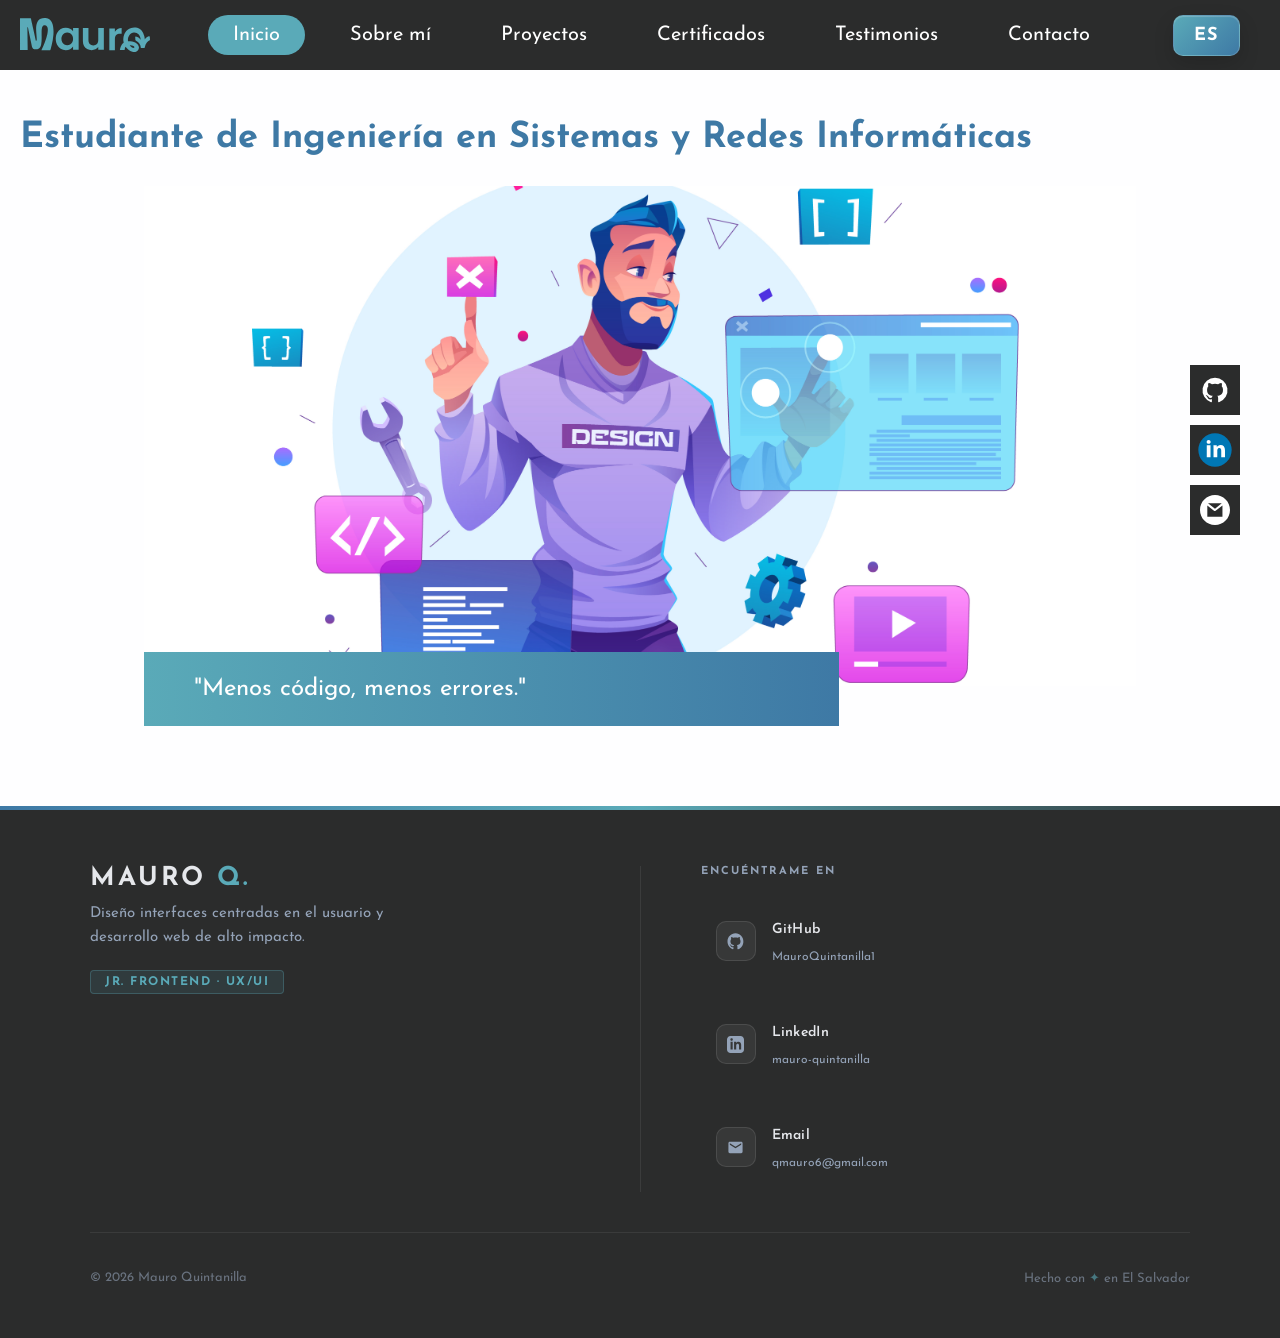
==== Portafolio-mauro/index.html @ b11f8e01 "first commit" ====
<!doctype html>
<html lang="es">
  <head>
    <meta charset="UTF-8" />
    <meta name="viewport" content="width=device-width, initial-scale=1.0" />

    <link
      href="https://fonts.googleapis.com/css2?family=Josefin+Sans:wght@300;400;600;700&display=swap"
      rel="stylesheet"
    />

    <!-- Metadescripción -->
    <meta
      name="description"
      content="Portafolio de Mauro Salvador Quintanilla López, estudiante de Ingeniería en Sistemas"
    />
    <meta name="author" content="Mauro Salvador Quintanilla López" />

    <!-- OG -->
    <meta property="og:title" content="Portafolio" />
    <meta
      property="og:description"
      content="Estudiante de Ingeniería en Sistemas y Redes Informáticas. FrontEnd"
    />
    <meta property="og:type" content="website" />
    <meta property="og:url" content="" />

    <link rel="stylesheet" href="css/nabvar.css" />
    <link rel="stylesheet" href="redes-soc.css" />
    <link rel="stylesheet" href="css/style-inicio.css" />
    <link rel="stylesheet" href="css/style-sobre.css" />
    <link rel="stylesheet" href="css/style-proyectos.css" />
    <link rel="stylesheet" href="css/style-certificados.css" />
    <link rel="stylesheet" href="css/style-testimonios.css" />
    <link rel="stylesheet" href="css/style-contacto.css" />
    <link rel="stylesheet" href="css/footer.css" />

    <title>Portafolio</title>
  </head>

  <body>
    <!-- NAVBAR -->
    <nav class="barra">
      <img src="imagenes/logo/mauro-cyan.svg" class="logo-nav" alt="" />

      <div class="menu">
        <button
          class="activo"
          onclick="mostrarSeccion('inicio')"
          data-es="Inicio"
          data-en="Home"
        ></button>

        <button
          onclick="mostrarSeccion('sobre')"
          data-es="Sobre mí"
          data-en="About me"
        ></button>

        <button
          onclick="mostrarSeccion('proyectos')"
          data-es="Proyectos"
          data-en="Projects"
        ></button>

        <button
          onclick="mostrarSeccion('certificados')"
          data-es="Certificados"
          data-en="Certificates"
        ></button>

        <button
          onclick="mostrarSeccion('testimonios')"
          data-es="Testimonios"
          data-en="Testimonials"
        ></button>

        <button
          onclick="mostrarSeccion('contacto')"
          data-es="Contacto"
          data-en="Contact"
        ></button>
      </div>

      <a class="idioma" id="btnIdioma" aria-label="Cambiar idioma">
        <span class="idioma-texto">ES</span>
      </a>
    </nav>

    <!-- REDES SOCIALES -->
    <div class="redes">
      <a class="icono btn-github" href="https://github.com/MauroQuintanilla1">
        <svg
          fill="#fff"
          width="30px"
          height="30px"
          viewBox="0 0 24 24"
          xmlns="http://www.w3.org/2000/svg"
        >
          <path
            d="M12,2.2467A10.00042,10.00042,0,0,0,8.83752,21.73419c.5.08752.6875-.21247.6875-.475,0-.23749-.01251-1.025-.01251-1.86249C7,19.85919,6.35,18.78423,6.15,18.22173A3.636,3.636,0,0,0,5.125,16.8092c-.35-.1875-.85-.65-.01251-.66248A2.00117,2.00117,0,0,1,6.65,17.17169a2.13742,2.13742,0,0,0,2.91248.825A2.10376,2.10376,0,0,1,10.2,16.65923c-2.225-.25-4.55-1.11254-4.55-4.9375a3.89187,3.89187,0,0,1,1.025-2.6875,3.59373,3.59373,0,0,1,.1-2.65s.83747-.26251,2.75,1.025a9.42747,9.42747,0,0,1,5,0c1.91248-1.3,2.75-1.025,2.75-1.025a3.59323,3.59323,0,0,1,.1,2.65,3.869,3.869,0,0,1,1.025,2.6875c0,3.83747-2.33752,4.6875-4.5625,4.9375a2.36814,2.36814,0,0,1,.675,1.85c0,1.33752-.01251,2.41248-.01251,2.75,0,.26251.1875.575.6875.475A10.0053,10.0053,0,0,0,12,2.2467Z"
          />
        </svg>
      </a>

      <a
        class="icono btn-linkedin"
        href="https://www.linkedin.com/in/mauro-quintanilla-9723693b4/"
      >
        <svg
          width="40px"
          height="40px"
          viewBox="0 0 48 48"
          fill="none"
          xmlns="http://www.w3.org/2000/svg"
        >
          <circle cx="24" cy="24" r="20" fill="#0077B5" />
          <path
            fill-rule="evenodd"
            clip-rule="evenodd"
            d="M18.7747 14.2839C18.7747 15.529 17.8267 16.5366 16.3442 16.5366C14.9194 16.5366 13.9713 15.529 14.0007 14.2839C13.9713 12.9783 14.9193 12 16.3726 12C17.8267 12 18.7463 12.9783 18.7747 14.2839ZM14.1199 32.8191V18.3162H18.6271V32.8181H14.1199V32.8191Z"
            fill="white"
          />
          <path
            fill-rule="evenodd"
            clip-rule="evenodd"
            d="M22.2393 22.9446C22.2393 21.1357 22.1797 19.5935 22.1201 18.3182H26.0351L26.2432 20.305H26.3322C26.9254 19.3854 28.4079 17.9927 30.8101 17.9927C33.7752 17.9927 35.9995 19.9502 35.9995 24.219V32.821H31.4922V24.7838C31.4922 22.9144 30.8404 21.6399 29.2093 21.6399C27.9633 21.6399 27.2224 22.4999 26.9263 23.3297C26.8071 23.6268 26.7484 24.0412 26.7484 24.4574V32.821H22.2411V22.9446H22.2393Z"
            fill="white"
          />
        </svg>
      </a>

      <a
        class="icono btn-gmail"
        href="https://mail.google.com/mail/?view=cm&fs=1&to=qmauro6@gmail.com"
      >
        <svg
          fill="#fff"
          width="30px"
          height="30px"
          viewBox="0 0 216 216"
          xmlns="http://www.w3.org/2000/svg"
        >
          <path
            d="M108,0C48.353,0,0,48.353,0,108s48.353,108,108,108s108-48.353,108-108S167.647,0,108,0z M156.657,60L107.96,98.498 L57.679,60H156.657z M161.667,156h-109V76.259l50.244,38.11c1.347,1.03,3.34,1.545,4.947,1.545c1.645,0,3.073-0.54,4.435-1.616 l49.374-39.276V156z"
            fill="#fff"
          />
        </svg>
      </a>
    </div>

    <!-- ==================== INICIO ==================== -->
    <section id="inicio" class="seccion visible seccion-inicio">
      <h1
        class="titulo"
        data-es="Estudiante de Ingeniería en Sistemas y Redes Informáticas"
        data-en="Student of Computer Systems and Networks Engineering"
      ></h1>

      <div class="contenedor-imagen">
        <div class="img-portada">
          <img
            src="imagenes/img-pc.jpg"
            class="imagen-principal img-1"
            alt="Desarrollo web"
          />
          <img
            src="imagenes/img-design.jpg"
            class="imagen-principal img-2"
            alt="Diseño UX/UI"
          />
        </div>

        <div
          class="slogan"
          data-es='<span>"</span>Menos código, menos errores.<span>"</span>'
          data-en='<span>"</span>Less code, fewer errors.<span>"</span>'
        ></div>
      </div>
    </section>

    <!-- ==================== SOBRE MI ==================== -->
    <section id="sobre" class="seccion seccion-sobre">
      <br />
      <h2 class="titulo-seccion" data-es="SOBRE MÍ" data-en="ABOUT ME"></h2>

      <div class="contenedor-sobre">
        <div class="info">
          <div class="infor-sobremi">
            <div class="etiqueta">Jr. FrontEnd</div>
            <h3 class="nombre">MAURO SALVADOR QUINTANILLA LÓPEZ</h3>
            <p
              class="descripcion"
              data-es="Estudiante de Ingeniería en Sistemas con un fuerte enfoque en el Diseño de Experiencia de Usuario (UX). Mi experiencia como cajero me permitió desarrollar una observación aguda sobre las frustraciones reales de los usuarios y la eficiencia en procesos transaccionales. Combino el rigor técnico de la ingeniería con la capacidad de crear interfaces intuitivas y centradas en el ser humano."
              data-en="Systems Engineering student with a strong focus on User Experience (UX) Design. My experience as a cashier allowed me to develop keen observation of real user frustrations and efficiency in transactional processes. I combine the technical rigor of engineering with the ability to create intuitive, human-centered interfaces."
            ></p>
            <span
              style="color: #3e79a5; font-size: 1.2rem; font-weight: bold"
              data-es="Intereses profesionales"
              data-en="Professional interests"
            ></span>
            <p
              class="descripcion"
              data-es="Me apasiona crear interfaces funcionales y centradas en el usuario. <br> Mi trayectoria me ha aportado una sólida atención al detalle y capacidad de resolución de problemas. Cuento con disponibilidad inmediata para aportar mis habilidades técnicas y organizativas al crecimiento de la empresa."
              data-en="I am passionate about creating functional, user-centered interfaces. <br> My career has given me a strong attention to detail and problem-solving skills. I am available immediately to contribute my technical and organizational skills to the company's growth."
            ></p>
          </div>
        </div>

        <div class="perfil">
          <div class="perfil-foto">
            <div class="foto"></div>
            <a
              class="descargarCV"
              href="cv/CV-Mauro-Salvador-UX-UI-Frontend.pdf"
              download
            >
              <div class="liquid-bg"></div>
              <span
                class="textButton"
                data-es="Descargar CV"
                data-en="Download CV"
              ></span>
              <div class="icon-wrapper">
                <svg viewBox="0 0 24 24">
                  <path
                    d="M12 3v12m0 0l-4-4m4 4l4-4M5 21h14"
                    stroke-width="2"
                    stroke-linecap="round"
                    stroke-linejoin="round"
                  />
                </svg>
              </div>
            </a>
            <div class="bg-azul"></div>
          </div>
        </div>
      </div>

      <div class="habilidades-tecnicas">
        <div class="habilidades-bloque bloque-azul bloque-superior">
          <h2
            class="habilidades-titulo"
            data-es="HABILIDADES TÉCNICAS"
            data-en="TECHNICAL SKILLS"
          ></h2>
          <span class="habilidades-linea"></span>
          <div class="grupo-habilidad">
            <h3>Diseño UX/UI</h3>
            <div class="chips-habilidades">
              <span
                class="chip-habilidad"
                data-es="Prototipado"
                data-en="Prototyping"
              ></span>
              <span class="chip-habilidad">User Flows</span>
              <span class="chip-habilidad">Wireframing</span>
              <span
                class="chip-habilidad chip-ancho"
                data-es="Diseño de Sistemas"
                data-en="Systems Design"
              ></span>
            </div>
          </div>
        </div>

        <div class="habilidades-bloque bloque-celeste">
          <div class="grupo-habilidad">
            <h3 data-es="Investigación" data-en="Investigation"></h3>
            <div class="chips-habilidades">
              <span
                class="chip-habilidad"
                data-es="Pruebas de usabilidad"
                data-en="Usability testing"
              ></span>
              <span
                class="chip-habilidad chip-xl"
                data-es="Análisis de necesidades de usuario"
                data-en="User needs analysis"
              ></span>
            </div>
          </div>
        </div>

        <div class="habilidades-bloque bloque-negro">
          <div class="grupo-habilidad">
            <h3 data-es="Herramientas" data-en="Tools"></h3>
            <div class="chips-habilidades">
              <span class="chip-habilidad">Figma</span>
              <span class="chip-habilidad">Adobe suite</span>
              <span class="chip-habilidad chip-ancho-mediano"
                >Android Studio</span
              >
            </div>
          </div>
        </div>

        <div class="habilidades-bloque bloque-azul bloque-inferior">
          <div class="grupo-habilidad">
            <h3 data-es="Desarrollo" data-en="Development"></h3>
            <div class="chips-habilidades">
              <span
                class="chip-habilidad chip-xxl"
                data-es="Conocimiento en FrontEnd (HTML/CSS) para integración de interfaces"
                data-en="Knowledge of FrontEnd (HTML/CSS) for interface integration"
              >
              </span>
            </div>
          </div>
        </div>
      </div>
    </section>

    <!-- ==================== PROYECTOS ==================== -->
    <section id="proyectos" class="seccion seccion-proyectos">
      <h2 class="titulo-seccion" data-es="PROYECTOS" data-en="PROJECTS"></h2>

      <div class="proyectos-grid">
        <a
          href="proyectos/Cubfinder/cubfinder.html"
          onclick="guardarSeccion('proyectos')"
          class="card-proyecto"
        >
          <img src="proyectos/Cubfinder/image1.png" alt="Proyecto Cubfinder" />
          <div class="info">
            <h3 data-es="Cubfinder" data-en="Cubfinder">Cubfinder</h3>
            <p data-es="QA, Front-End" data-en="QA, Front-End">QA, Front-End</p>
          </div>
        </a>

        <a
          href="proyectos/consolexpress/console.html"
          onclick="guardarSeccion('proyectos')"
          class="card-proyecto"
        >
          <img
            src="proyectos/consolexpress/img1.png"
            alt="Proyecto ConsoleXpress"
          />
          <div class="info">
            <h3 data-es="ConsoleXpress" data-en="ConsoleXpress">
              ConsoleXpress
            </h3>
            <p data-es="Front-End" data-en="Front-End">Front-End</p>
          </div>
        </a>

        <a
          href="proyectos/sistema-inscripcion/sistema-inscripcion.html"
          onclick="guardarSeccion('proyectos')"
          class="card-proyecto"
        >
          <img src="img/proyecto3.jpg" alt="Sistema de inscripción" />
          <div class="info">
            <h3 data-es="Sistema de inscripción" data-en="Enrollment System">
              Sistema de inscripción
            </h3>
            <p data-es="Front-End" data-en="Front-End">Front-End</p>
          </div>
        </a>
      </div>
    </section>

    <!-- ==================== CERTIFICADOS ==================== -->
    <section id="certificados" class="seccion seccion-certificados">
      <h2
        class="titulo-seccion"
        data-es="CERTIFICADOS"
        data-en="CERTIFICATES"
      ></h2>

      <div class="certificados-grid">
        <!-- Certificado 1 -->
        <div class="card-certificado">
          <div class="cert-header">
            <div class="cert-icon">
              <svg viewBox="0 0 24 24" xmlns="http://www.w3.org/2000/svg">
                <path
                  d="M9.4 16.6L4.8 12l4.6-4.6L8 6l-6 6 6 6 1.4-1.4zm5.2 0l4.6-4.6-4.6-4.6L16 6l6 6-6 6-1.4-1.4z"
                />
              </svg>
            </div>
            <div>
              <p class="cert-emisor">UGB</p>
              <h3
                class="cert-nombre"
                data-es="Diploma 3er lugar Programación"
                data-en="Responsive Web Design"
              ></h3>
            </div>
          </div>

          <div class="cert-preview">
            <img
              src="imagenes/certificados/diploma-tercer-lugar-automatizacion-y-robotica-progra3.webp"
              alt="Vista previa del certificado"
            />
          </div>

          <div class="cert-body">
            <span
              class="cert-fecha"
              data-es="Marzo 2024"
              data-en="March 2024"
            ></span>
            <p
              class="cert-descripcion"
              data-es="Certificación en HTML5, CSS3 y técnicas de diseño responsivo con flexbox y grid."
              data-en="Certification in HTML5, CSS3, and responsive design techniques using flexbox and grid."
            ></p>
            <div class="cert-tags">
              <span class="cert-tag">Programación</span>
              <span class="cert-tag">HTML</span>
              <span class="cert-tag">CSS</span>
            </div>
            <a
              href="imagenes/certificados/DIPLOMA FINAL-36.pdf"
              class="cert-link"
            >
              <span data-es="Ver certificado" data-en="View certificate"></span>
              <svg viewBox="0 0 24 24">
                <path
                  d="M10 6v2H5v11h11v-5h2v7H3V6h7zm7-3v8l-3-3-7 7-1.41-1.41L13 6.41 10 3.41z"
                />
              </svg>
            </a>
          </div>
        </div>

        <!-- Certificado 2 -->
        <div class="card-certificado">
          <div class="cert-header">
            <div class="cert-icon">
              <svg viewBox="0 0 24 24" xmlns="http://www.w3.org/2000/svg">
                <path
                  d="M19 3H5c-1.1 0-2 .9-2 2v14c0 1.1.9 2 2 2h14c1.1 0 2-.9 2-2V5c0-1.1-.9-2-2-2zm-7 14l-5-5 1.41-1.41L12 14.17l7.59-7.59L21 8l-9 9z"
                />
              </svg>
            </div>
            <div>
              <p class="cert-emisor">FLISOL</p>
              <h3
                class="cert-nombre"
                data-es="Staff Organizador 22° FLISOL"
                data-en="Introduction to Android Studio"
              ></h3>
            </div>
          </div>
          <div class="cert-preview">
            <img
              src="imagenes/certificados/DIPLOMA-FINAL-Mauro.jpg"
              alt="Vista previa del certificado"
            />
          </div>

          <div class="cert-body">
            <span
              class="cert-fecha"
              data-es="Junio 2024"
              data-en="June 2024"
            ></span>
            <p
              class="cert-descripcion"
              data-es="Fundamentos del desarrollo de aplicaciones móviles Android: layouts, navegación y componentes básicos."
              data-en="Foundations of Android mobile application development: layouts, navigation, and basic components."
            ></p>
            <div class="cert-tags">
              <span class="cert-tag">Android</span>
              <span class="cert-tag">Kotlin</span>
              <span class="cert-tag">Mobile</span>
            </div>
            <a href="#" class="cert-link">
              <span data-es="Ver certificado" data-en="View certificate"></span>
              <svg viewBox="0 0 24 24">
                <path
                  d="M10 6v2H5v11h11v-5h2v7H3V6h7zm7-3v8l-3-3-7 7-1.41-1.41L13 6.41 10 3.41z"
                />
              </svg>
            </a>
          </div>
        </div>

        <!-- Certificado 3 -->
        <div class="card-certificado">
          <div class="cert-header">
            <div class="cert-icon">
              <svg viewBox="0 0 24 24" xmlns="http://www.w3.org/2000/svg">
                <path
                  d="M12 2l3.09 6.26L22 9.27l-5 4.87 1.18 6.88L12 17.77l-6.18 3.25L7 14.14 2 9.27l6.91-1.01L12 2z"
                />
              </svg>
            </div>
            <div>
              <p class="cert-emisor">Adobe</p>
              <h3
                class="cert-nombre"
                data-es="Adobe XD — Diseño de Interfaces"
                data-en="Adobe XD — Interface Design"
              ></h3>
            </div>
          </div>
          <div class="cert-preview">
            <img
              src="imagenes/certificados/certificado-ux.webp"
              alt="Vista previa del certificado"
            />
          </div>

          <div class="cert-body">
            <span
              class="cert-fecha"
              data-es="Septiembre 2024"
              data-en="September 2024"
            ></span>
            <p
              class="cert-descripcion"
              data-es="Creación de prototipos interactivos y sistemas de diseño utilizando Adobe XD y herramientas de la suite."
              data-en="Creating interactive prototypes and design systems using Adobe XD and suite tools."
            ></p>
            <div class="cert-tags">
              <span class="cert-tag">Adobe XD</span>
              <span class="cert-tag">Prototyping</span>
              <span class="cert-tag">UI</span>
            </div>
            <a href="#" class="cert-link">
              <span data-es="Ver certificado" data-en="View certificate"></span>
              <svg viewBox="0 0 24 24">
                <path
                  d="M10 6v2H5v11h11v-5h2v7H3V6h7zm7-3v8l-3-3-7 7-1.41-1.41L13 6.41 10 3.41z"
                />
              </svg>
            </a>
          </div>
        </div>
      </div>
    </section>

    <!-- ==================== TESTIMONIOS ==================== -->
    <section id="testimonios" class="seccion seccion-testimonios">
      <h2
        class="titulo-seccion"
        data-es="TESTIMONIOS"
        data-en="TESTIMONIALS"
      ></h2>
      <p
        class="testimonios-intro"
        data-es="Lo que dicen quienes han trabajado conmigo."
        data-en="What those who have worked with me say."
      ></p>

      <div class="testimonios-grid">
        <!-- Testimonio 1 -->
        <div class="card-testimonio">
          <div class="testimonio-estrellas">
            <svg class="estrella" viewBox="0 0 24 24">
              <path
                d="M12 2l3.09 6.26L22 9.27l-5 4.87 1.18 6.88L12 17.77l-6.18 3.25L7 14.14 2 9.27l6.91-1.01L12 2z"
              />
            </svg>
            <svg class="estrella" viewBox="0 0 24 24">
              <path
                d="M12 2l3.09 6.26L22 9.27l-5 4.87 1.18 6.88L12 17.77l-6.18 3.25L7 14.14 2 9.27l6.91-1.01L12 2z"
              />
            </svg>
            <svg class="estrella" viewBox="0 0 24 24">
              <path
                d="M12 2l3.09 6.26L22 9.27l-5 4.87 1.18 6.88L12 17.77l-6.18 3.25L7 14.14 2 9.27l6.91-1.01L12 2z"
              />
            </svg>
            <svg class="estrella" viewBox="0 0 24 24">
              <path
                d="M12 2l3.09 6.26L22 9.27l-5 4.87 1.18 6.88L12 17.77l-6.18 3.25L7 14.14 2 9.27l6.91-1.01L12 2z"
              />
            </svg>
            <svg class="estrella" viewBox="0 0 24 24">
              <path
                d="M12 2l3.09 6.26L22 9.27l-5 4.87 1.18 6.88L12 17.77l-6.18 3.25L7 14.14 2 9.27l6.91-1.01L12 2z"
              />
            </svg>
          </div>
          <p
            class="testimonio-texto"
            data-es="Mauro tiene una capacidad notable para entender las necesidades del usuario desde el primer momento. Sus prototipos siempre están bien pensados y son fáciles de iterar. Es responsable, puntual y muy proactivo en sus propuestas."
            data-en="Mauro has a remarkable ability to understand user needs from the very start. His prototypes are always well thought out and easy to iterate on. He is responsible, punctual, and very proactive with his proposals."
          ></p>
          <div class="testimonio-autor">
            <div class="autor-avatar">CR</div>
            <div>
              <p class="autor-nombre">Carlos R.</p>
              <p
                class="autor-rol"
                data-es="Docente universitario · UX/UI"
                data-en="University lecturer · UX/UI"
              ></p>
            </div>
          </div>
        </div>

        <!-- Testimonio 2 -->
        <div class="card-testimonio">
          <div class="testimonio-estrellas">
            <svg class="estrella" viewBox="0 0 24 24">
              <path
                d="M12 2l3.09 6.26L22 9.27l-5 4.87 1.18 6.88L12 17.77l-6.18 3.25L7 14.14 2 9.27l6.91-1.01L12 2z"
              />
            </svg>
            <svg class="estrella" viewBox="0 0 24 24">
              <path
                d="M12 2l3.09 6.26L22 9.27l-5 4.87 1.18 6.88L12 17.77l-6.18 3.25L7 14.14 2 9.27l6.91-1.01L12 2z"
              />
            </svg>
            <svg class="estrella" viewBox="0 0 24 24">
              <path
                d="M12 2l3.09 6.26L22 9.27l-5 4.87 1.18 6.88L12 17.77l-6.18 3.25L7 14.14 2 9.27l6.91-1.01L12 2z"
              />
            </svg>
            <svg class="estrella" viewBox="0 0 24 24">
              <path
                d="M12 2l3.09 6.26L22 9.27l-5 4.87 1.18 6.88L12 17.77l-6.18 3.25L7 14.14 2 9.27l6.91-1.01L12 2z"
              />
            </svg>
            <svg class="estrella" viewBox="0 0 24 24">
              <path
                d="M12 2l3.09 6.26L22 9.27l-5 4.87 1.18 6.88L12 17.77l-6.18 3.25L7 14.14 2 9.27l6.91-1.01L12 2z"
              />
            </svg>
          </div>
          <p
            class="testimonio-texto"
            data-es="Trabajamos juntos en el proyecto Cubfinder y Mauro demostró gran atención al detalle en las pruebas QA. Detectó errores que pasamos por alto y siempre propuso soluciones claras. Un compañero en quien confiar."
            data-en="We worked together on the Cubfinder project and Mauro showed great attention to detail in QA testing. He caught bugs we missed and always proposed clear solutions. A teammate you can rely on."
          ></p>
          <div class="testimonio-autor">
            <div class="autor-avatar">AM</div>
            <div>
              <p class="autor-nombre">Andrea M.</p>
              <p
                class="autor-rol"
                data-es="Compañera de proyecto · FrontEnd"
                data-en="Project partner · FrontEnd"
              ></p>
            </div>
          </div>
        </div>

        <!-- Testimonio 3 -->
        <div class="card-testimonio">
          <div class="testimonio-estrellas">
            <svg class="estrella" viewBox="0 0 24 24">
              <path
                d="M12 2l3.09 6.26L22 9.27l-5 4.87 1.18 6.88L12 17.77l-6.18 3.25L7 14.14 2 9.27l6.91-1.01L12 2z"
              />
            </svg>
            <svg class="estrella" viewBox="0 0 24 24">
              <path
                d="M12 2l3.09 6.26L22 9.27l-5 4.87 1.18 6.88L12 17.77l-6.18 3.25L7 14.14 2 9.27l6.91-1.01L12 2z"
              />
            </svg>
            <svg class="estrella" viewBox="0 0 24 24">
              <path
                d="M12 2l3.09 6.26L22 9.27l-5 4.87 1.18 6.88L12 17.77l-6.18 3.25L7 14.14 2 9.27l6.91-1.01L12 2z"
              />
            </svg>
            <svg class="estrella" viewBox="0 0 24 24">
              <path
                d="M12 2l3.09 6.26L22 9.27l-5 4.87 1.18 6.88L12 17.77l-6.18 3.25L7 14.14 2 9.27l6.91-1.01L12 2z"
              />
            </svg>
            <svg class="estrella" viewBox="0 0 24 24">
              <path
                d="M12 2l3.09 6.26L22 9.27l-5 4.87 1.18 6.88L12 17.77l-6.18 3.25L7 14.14 2 9.27l6.91-1.01L12 2z"
              />
            </svg>
          </div>
          <p
            class="testimonio-texto"
            data-es="Lo que más destaco de Mauro es cómo conecta la experiencia de usuario con la implementación técnica. No solo diseña bonito, diseña pensando en quién lo va a usar. Eso es raro y muy valioso."
            data-en="What stands out most about Mauro is how he connects user experience with technical implementation. He doesn't just design for aesthetics — he designs with the end user in mind. That's rare and very valuable."
          ></p>
          <div class="testimonio-autor">
            <div class="autor-avatar">JP</div>
            <div>
              <p class="autor-nombre">Jorge P.</p>
              <p
                class="autor-rol"
                data-es="Mentor · Ingeniería en Sistemas"
                data-en="Mentor · Systems Engineering"
              ></p>
            </div>
          </div>
        </div>
      </div>
    </section>

    <!-- ==================== CONTACTO ==================== -->
    <section id="contacto" class="seccion seccion-contacto">
      <h2 class="titulo-seccion" data-es="CONTACTO" data-en="CONTACT"></h2>

      <div class="contacto-wrapper">
        <!-- Info de contacto -->
        <div class="contacto-info">
          <p
            class="contacto-bajada"
            data-es="¿Tienes un proyecto en mente o quieres saber más sobre mi trabajo? Escríbeme, estoy disponible para nuevas oportunidades."
            data-en="Do you have a project in mind or want to know more about my work? Write to me — I'm available for new opportunities."
          ></p>

          <div class="contacto-items">
            <a href="mailto:qmauro6@gmail.com" class="contacto-item">
              <div class="contacto-item-icon">
                <svg viewBox="0 0 24 24">
                  <path
                    d="M20 4H4c-1.1 0-2 .9-2 2v12c0 1.1.9 2 2 2h16c1.1 0 2-.9 2-2V6c0-1.1-.9-2-2-2zm0 4-8 5-8-5V6l8 5 8-5v2z"
                  />
                </svg>
              </div>
              <div>
                <p
                  class="contacto-item-label"
                  data-es="Correo"
                  data-en="Email"
                ></p>
                <p class="contacto-item-valor">qmauro6@gmail.com</p>
              </div>
            </a>

            <a
              href="https://www.linkedin.com/in/mauro-quintanilla-9723693b4/"
              target="_blank"
              class="contacto-item"
            >
              <div class="contacto-item-icon">
                <svg viewBox="0 0 24 24">
                  <path
                    d="M19 0h-14c-2.761 0-5 2.239-5 5v14c0 2.761 2.239 5 5 5h14c2.762 0 5-2.239 5-5v-14c0-2.761-2.238-5-5-5zm-11 19h-3v-11h3v11zm-1.5-12.268c-.966 0-1.75-.79-1.75-1.764s.784-1.764 1.75-1.764 1.75.79 1.75 1.764-.783 1.764-1.75 1.764zm13.5 12.268h-3v-5.604c0-3.368-4-3.113-4 0v5.604h-3v-11h3v1.765c1.396-2.586 7-2.777 7 2.476v6.759z"
                  />
                </svg>
              </div>
              <div>
                <p class="contacto-item-label">LinkedIn</p>
                <p class="contacto-item-valor">mauro-quintanilla</p>
              </div>
            </a>

            <a
              href="https://github.com/MauroQuintanilla1"
              target="_blank"
              class="contacto-item"
            >
              <div class="contacto-item-icon">
                <svg viewBox="0 0 24 24">
                  <path
                    d="M12 .5C5.7.5.7 5.7.7 12c0 5 3.2 9.3 7.6 10.8.6.1.8-.2.8-.6v-2.2c-3.1.7-3.7-1.3-3.7-1.3-.5-1.3-1.2-1.6-1.2-1.6-1-.7.1-.7.1-.7 1.1.1 1.7 1.1 1.7 1.1 1 1.7 2.7 1.2 3.4.9.1-.7.4-1.2.7-1.5-2.5-.3-5.2-1.2-5.2-5.3 0-1.2.4-2.2 1.1-3-.1-.3-.5-1.4.1-2.9 0 0 .9-.3 3 1.1.9-.3 1.9-.4 2.9-.4s2 .1 2.9.4c2.1-1.4 3-1.1 3-1.1.6 1.5.2 2.6.1 2.9.7.8 1.1 1.8 1.1 3 0 4.1-2.7 5-5.2 5.3.4.4.8 1.1.8 2.2v3.3c0 .4.2.7.8.6 4.4-1.5 7.6-5.8 7.6-10.8C23.3 5.7 18.3.5 12 .5z"
                  />
                </svg>
              </div>
              <div>
                <p class="contacto-item-label">GitHub</p>
                <p class="contacto-item-valor">MauroQuintanilla1</p>
              </div>
            </a>
          </div>
        </div>

        <!-- Formulario -->
        <div class="contacto-form">
          <div class="form-fila">
            <div class="form-grupo">
              <label class="form-label" data-es="Nombre" data-en="Name"></label>
              <input
                type="text"
                class="form-input"
                id="nombre"
                data-placeholder-es="Tu nombre"
                data-placeholder-en="Your name"
                placeholder="Tu nombre"
              />
            </div>
            <div class="form-grupo">
              <label
                class="form-label"
                data-es="Correo"
                data-en="Email"
              ></label>
              <input
                type="email"
                class="form-input"
                id="correo"
                data-placeholder-es="tu@correo.com"
                data-placeholder-en="your@email.com"
                placeholder="tu@correo.com"
              />
            </div>
          </div>

          <div class="form-grupo">
            <label
              class="form-label"
              data-es="Asunto"
              data-en="Subject"
            ></label>
            <input
              type="text"
              class="form-input"
              id="asunto"
              data-placeholder-es="¿De qué quieres hablar?"
              data-placeholder-en="What do you want to talk about?"
              placeholder="¿De qué quieres hablar?"
            />
          </div>

          <div class="form-grupo">
            <label
              class="form-label"
              data-es="Mensaje"
              data-en="Message"
            ></label>
            <textarea
              class="form-textarea"
              id="mensaje"
              data-placeholder-es="Cuéntame sobre tu proyecto o idea..."
              data-placeholder-en="Tell me about your project or idea..."
              placeholder="Cuéntame sobre tu proyecto o idea..."
            ></textarea>
          </div>

          <button
            class="btn-enviar"
            id="btnEnviar"
            onclick="enviarFormulario()"
          >
            <span data-es="Enviar mensaje" data-en="Send message"></span>
            <svg viewBox="0 0 24 24">
              <path d="M2.01 21L23 12 2.01 3 2 10l15 2-15 2z" />
            </svg>
          </button>
        </div>
      </div>
    </section>

    <footer class="footer-alt">
      <div class="footer-alt-main">
        <div class="footer-alt-container">
          <!-- Branding -->
          <div class="footer-alt-branding">
            <h2 class="footer-alt-titulo">MAURO <span>Q.</span></h2>
            <p
              class="footer-alt-texto"
              data-es="Diseño interfaces centradas en el usuario y desarrollo web de alto impacto."
              data-en="I design user-centered interfaces and high-impact web experiences."
            ></p>
            <span class="footer-badge">Jr. FrontEnd · UX/UI</span>
          </div>

          <!-- Divisor vertical -->
          <div class="footer-divider"></div>

          <!-- Redes -->
          <div class="footer-alt-info">
            <p
              class="footer-alt-info-titulo"
              data-es="Encuéntrame en"
              data-en="Find me on"
            ></p>

            <div class="footer-alt-redes">
              <a
                href="https://github.com/MauroQuintanilla1"
                target="_blank"
                class="footer-alt-item"
              >
                <div class="footer-alt-icon">
                  <svg viewBox="0 0 24 24">
                    <path
                      d="M12 .5C5.7.5.7 5.7.7 12c0 5 3.2 9.3 7.6 10.8.6.1.8-.2.8-.6v-2.2c-3.1.7-3.7-1.3-3.7-1.3-.5-1.3-1.2-1.6-1.2-1.6-1-.7.1-.7.1-.7 1.1.1 1.7 1.1 1.7 1.1 1 1.7 2.7 1.2 3.4.9.1-.7.4-1.2.7-1.5-2.5-.3-5.2-1.2-5.2-5.3 0-1.2.4-2.2 1.1-3-.1-.3-.5-1.4.1-2.9 0 0 .9-.3 3 1.1.9-.3 1.9-.4 2.9-.4s2 .1 2.9.4c2.1-1.4 3-1.1 3-1.1.6 1.5.2 2.6.1 2.9.7.8 1.1 1.8 1.1 3 0 4.1-2.7 5-5.2 5.3.4.4.8 1.1.8 2.2v3.3c0 .4.2.7.8.6 4.4-1.5 7.6-5.8 7.6-10.8C23.3 5.7 18.3.5 12 .5z"
                    />
                  </svg>
                </div>
                <div>
                  <p class="footer-alt-label">GitHub</p>
                  <p class="footer-alt-sublabel">MauroQuintanilla1</p>
                </div>
              </a>

              <a
                href="https://www.linkedin.com/in/mauro-quintanilla-9723693b4/"
                target="_blank"
                class="footer-alt-item"
              >
                <div class="footer-alt-icon">
                  <svg viewBox="0 0 24 24">
                    <path
                      d="M19 0h-14c-2.761 0-5 2.239-5 5v14c0 2.761 2.239 5 5 5h14c2.762 0 5-2.239 5-5v-14c0-2.761-2.238-5-5-5zm-11 19h-3v-11h3v11zm-1.5-12.268c-.966 0-1.75-.79-1.75-1.764s.784-1.764 1.75-1.764 1.75.79 1.75 1.764-.783 1.764-1.75 1.764zm13.5 12.268h-3v-5.604c0-3.368-4-3.113-4 0v5.604h-3v-11h3v1.765c1.396-2.586 7-2.777 7 2.476v6.759z"
                    />
                  </svg>
                </div>
                <div>
                  <p class="footer-alt-label">LinkedIn</p>
                  <p class="footer-alt-sublabel">mauro-quintanilla</p>
                </div>
              </a>

              <a href="mailto:qmauro6@gmail.com" class="footer-alt-item">
                <div class="footer-alt-icon">
                  <svg viewBox="0 0 24 24">
                    <path
                      d="M20 4H4c-1.1 0-2 .9-2 2v12c0 1.1.9 2 2 2h16c1.1 0 2-.9 2-2V6c0-1.1-.9-2-2-2zm0 4-8 5-8-5V6l8 5 8-5v2z"
                    />
                  </svg>
                </div>
                <div>
                  <p class="footer-alt-label">Email</p>
                  <p class="footer-alt-sublabel">qmauro6@gmail.com</p>
                </div>
              </a>
            </div>
          </div>
        </div>

        <!-- Bottom bar -->
        <div class="footer-alt-bottom">
          <p class="footer-alt-copy">© 2026 Mauro Quintanilla</p>
          <p
            class="footer-alt-made"
            data-es="Hecho con <span>✦</span> en El Salvador"
            data-en="Made with <span>✦</span> in El Salvador"
          ></p>
        </div>
      </div>
    </footer>

    <script src="script.js"></script>
    <script src="idioma.js"></script>
    <script>
      // Formulario de contacto: abre cliente de correo
      function enviarFormulario() {
        const nombre = document.getElementById("nombre").value.trim();
        const correo = document.getElementById("correo").value.trim();
        const asunto = document.getElementById("asunto").value.trim();
        const mensaje = document.getElementById("mensaje").value.trim();

        if (!nombre || !correo || !mensaje) {
          const lang = localStorage.getItem("idioma") || "es";
          alert(
            lang === "es"
              ? "Por favor completa los campos obligatorios."
              : "Please fill in the required fields.",
          );
          return;
        }

        const cuerpo = `Nombre: ${nombre}\nCorreo: ${correo}\n\n${mensaje}`;
        const mailto = `mailto:qmauro6@gmail.com?subject=${encodeURIComponent(asunto || "Contacto desde portafolio")}&body=${encodeURIComponent(cuerpo)}`;
        window.location.href = mailto;

        const btn = document.getElementById("btnEnviar");
        btn.classList.add("enviado");
        const lang = localStorage.getItem("idioma") || "es";
        btn.querySelector("span").textContent =
          lang === "es" ? "¡Enviado!" : "Sent!";
        setTimeout(() => {
          btn.classList.remove("enviado");
          const sp = btn.querySelector("span");
          sp.setAttribute("data-es", "Enviar mensaje");
          sp.setAttribute("data-en", "Send message");
          sp.textContent = lang === "es" ? "Enviar mensaje" : "Send message";
        }, 3000);
      }

      // Actualizar placeholders al cambiar idioma
      function actualizarPlaceholders() {
        const lang = localStorage.getItem("idioma") || "es";
        document.querySelectorAll("[data-placeholder-es]").forEach((el) => {
          el.placeholder = el.getAttribute(`data-placeholder-${lang}`);
        });
      }

      // Observar cambios de idioma
      const originalAplicar = window.aplicarIdioma;
      document.addEventListener("DOMContentLoaded", () => {
        actualizarPlaceholders();
        document.getElementById("btnIdioma")?.addEventListener("click", () => {
          setTimeout(actualizarPlaceholders, 50);
        });
      });
    </script>
  </body>
</html>
---- Portafolio-mauro/css/nabvar.css ----
/* NAVBAR */

.barra {
  position: fixed;
  height: 70px;
  top: 0;
  right: 0 !important;
  left: 0;
  width: 100%;
  background: var(--negro);

  display: flex;
  align-items: center;
  justify-content: space-between;

  color: white;
  z-index: 9999;
  box-sizing: border-box;
  overflow: hidden;
  padding: 0 20px;
}

.menu {
  display: flex;
  gap: 20px;
}

.menu button {
  background: none;
  border: none;

  color: white;

  font-size: 20px;

  cursor: pointer;

  padding: 10px 25px;

  border-radius: 30px;

  font-family: "Josefin Sans";
}

.menu button.activo {
  background: var(--celeste);
  color: white;
  /* transition opcional para que el cambio de color sea suave */
  transition: background 0.3s ease;
}

.menu button:hover:not(.activo) {
  background: rgba(255, 255, 255, 0.1);
}

.logo-nav {
  width: 130px;
}

.idioma {
  position: relative;
  display: inline-flex;
  align-items: center;
  justify-content: center;
  padding: 10px 20px;
  border-radius: 10px;
  cursor: pointer;
  user-select: none;
  text-decoration: none;
  overflow: hidden;

  background: linear-gradient(135deg, var(--celeste), var(--azul));
  color: #fff;
  font-size: 18px;
  font-weight: 700;
  letter-spacing: 1px;

  border: 1px solid rgba(255, 255, 255, 0.15);
  box-shadow:
    0 8px 20px rgba(0, 0, 0, 0.15),
    inset 0 1px 1px rgba(255, 255, 255, 0.2);

  transition:
    transform 0.3s ease,
    box-shadow 0.3s ease,
    filter 0.3s ease;

  margin-right: 20px;
}

/* Brillo animado */
.idioma::before {
  content: "";
  position: absolute;
  top: 0;
  left: -120%;
  width: 60%;
  height: 100%;
  background: linear-gradient(
    120deg,
    transparent,
    rgba(255, 255, 255, 0.45),
    transparent
  );
  transform: skewX(-25deg);
  transition: left 0.6s ease;
}

.idioma:hover::before {
  left: 160%;
}

/* Hover */
.idioma:hover {
  transform: translateY(-3px) scale(1.05);
  box-shadow:
    0 14px 28px rgba(62, 121, 165, 0.35),
    0 0 18px rgba(90, 170, 184, 0.35);
}

/* Click */
.idioma:active {
  transform: scale(0.95);
}

/* Texto */
.idioma-texto {
  position: relative;
  z-index: 2;
  transition:
    transform 0.25s ease,
    opacity 0.25s ease;
}

/* Animación al cambiar idioma */
.idioma.cambiando .idioma-texto {
  animation: idiomaFlip 0.45s ease;
}

@keyframes idiomaFlip {
  0% {
    opacity: 0;
    transform: rotateX(90deg) scale(0.8);
  }

  50% {
    opacity: 0.5;
  }

  100% {
    opacity: 1;
    transform: rotateX(0deg) scale(1);
  }
}

/* ---- NAVBAR ---- */
@media (max-width: 1100px) {
  .menu button {
    font-size: 16px;
    padding: 8px 16px;
  }
}

@media (max-width: 900px) {
  .barra {
    flex-wrap: wrap;
    height: auto;
    padding: 10px 16px;
    gap: 10px;
  }

  .logo-nav {
    width: 100px;
  }

  .menu {
    gap: 6px;
    flex-wrap: wrap;
    justify-content: center;
    width: 100%;
    order: 3;
    padding-bottom: 8px;
  }

  .menu button {
    font-size: 13px;
    padding: 7px 12px;
  }

  .idioma {
    padding: 8px 16px;
    font-size: 15px;
    margin-right: 0;
  }
}

@media (max-width: 480px) {
  .menu button {
    font-size: 12px;
    padding: 6px 10px;
  }
}

@media (max-width: 480px) {
  .menu button {
    font-size: 12px;
    padding: 6px 10px;
  }
}
---- Portafolio-mauro/redes-soc.css ----
:root {
  --blanco: #fefeff;
  --negro: #2b2c2c;
  --celeste: #5aaab8;
  --azul: #3e79a5;
}

/* REDES */

.redes {
  position: fixed;

  right: 40px;

  top: 50%;

  transform: translateY(-50%);

  display: flex;

  flex-direction: column;

  gap: 10px;

  z-index: 999;
}

.icono {
  width: 50px;

  height: 50px;

  background: var(--negro);

  color: white;

  display: flex;

  align-items: center;

  justify-content: center;

  cursor: pointer;
}

/* ---- REDES SOCIALES ---- */
@media (max-width: 900px) {
  .redes {
    position: fixed;
    right: auto;
    top: auto;
    bottom: 16px;
    left: 50%;
    transform: translateX(-50%);
    flex-direction: row;
    gap: 12px;
    z-index: 999;
    padding: 10px 18px;
    border-radius: 40px;
    backdrop-filter: blur(6px);
  }

  .icono {
    width: 42px;
    height: 42px;
    border-radius: 10px;
  }
}
---- Portafolio-mauro/css/style-inicio.css ----
:root {
  --blanco: #fefeff;
  --negro: #2b2c2c;
  --celeste: #5aaab8;
  --azul: #3e79a5;
}

body {
  margin: 0;
  font-family: "Josefin Sans", sans-serif;
  background: var(--blanco);
}

/* SECCIONES */

.seccion {
  display: none;
  margin-top: 70px;
}

.seccion-inicio {
  padding: 20px;
}

.visible {
  display: block;
}

/* TITULO */

.titulo {
  color: var(--azul);

  font-size: 36px;

  margin-bottom: 30px;
}

/* IMAGEN */

.contenedor-imagen {
  position: relative;
  width: 80%;
  margin: auto;
}

.img-portada {
  position: relative;
  width: 100%;
  height: 500px;
  overflow: hidden; /* Crucial para que el zoom se quede "dentro" */
}

.imagen-principal {
  width: 100%;
  height: 100%;
  object-fit: cover;
  position: absolute; /* Apila una imagen sobre la otra */
  top: 0;
  left: 0;
  transition:
    transform 0.4s ease,
    opacity 1s ease-in-out; /* Zoom y cambio suave */
}

.img-1 {
  animation: cambioImagen 10s infinite; /* 10 segundos en total por ciclo */
}

.img-2 {
  animation: cambioImagen 10s infinite reverse; /* Hace lo opuesto a la img-1 */
}

@keyframes cambioImagen {
  0%,
  45% {
    opacity: 1;
  } /* Visible casi la mitad del tiempo */
  55%,
  100% {
    opacity: 0;
  } /* Invisible la otra mitad */
}

/* --- EFECTO ZOOM --- */
.contenedor-imagen:hover .imagen-principal {
  transform: scale(1.1);
}
.slogan {
  position: absolute;
  bottom: -40px;
  left: 0;
  background: linear-gradient(90deg, var(--celeste), var(--azul));
  color: white;
  padding: 25px 50px;
  font-size: 24px;
  width: 60%;
  z-index: 100;
  display: block;
}

/* ---- SECCIÓN INICIO ---- */
@media (max-width: 900px) {
  .seccion {
    margin-top: 110px;
  }

  .titulo {
    font-size: 26px;
  }

  .contenedor-imagen {
    width: 100%;
  }

  .img-portada {
    height: 340px;
  }

  .slogan {
    position: relative;
    bottom: auto;
    left: auto;
    width: 100%;
    font-size: 18px;
    padding: 18px 24px;
    box-sizing: border-box;
    margin-top: 10px;
  }
}

@media (max-width: 600px) {
  .titulo {
    font-size: 22px;
  }
  .titulo-seccion {
    font-size: 28px;
    width: auto;
  }

  .img-portada {
    height: 220px;
  }

  .slogan {
    font-size: 15px;
    padding: 14px 18px;
  }
}

@media (max-width: 480px) {
  .seccion {
    margin-top: 130px;
  }
}
---- Portafolio-mauro/css/style-sobre.css ----
:root {
  --blanco: #fefeff;
  --negro: #2b2c2c;
  --celeste: #5aaab8;
  --azul: #3e79a5;
}

/* SOBRE MI */

.titulo-seccion {
  color: var(--azul);
  font-size: 38px;
  border-bottom: 5px solid var(--azul);
  width: 240px;
  padding-bottom: 10px;
  margin-left: 20px;
}

.contenedor-sobre {
  display: flex;
  justify-content: space-between;
  margin-top: 40px;
  padding: 20px;
  gap: 10px;
}

.info {
  width: 50%;
  margin-left: 2rem;
}

.etiqueta {
  background: var(--celeste);
  padding: 15px 40px;
  display: inline-block;
  margin-bottom: 20px;
  font-size: 20px;
  color: var(--blanco);
}

.nombre {
  color: var(--azul);
}

.descripcion {
  margin-top: 20px;
  font-size: 20px;
  line-height: 1.6;
}

/* PERFIL */

.perfil {
  width: 40%;
  margin-top: -60px;
  margin-right: 2rem;
  position: relative;
}

.perfil-foto {
  position: relative;
  justify-content: center;
  display: flex;
}

.foto {
  width: 290px;
  height: 380px;
  background: url(../imagenes/foto-mauro.jpeg);
  background-size: cover;
  background-position: center;
  margin: auto;
  z-index: 3;
}

.bg-azul {
  width: 360px;
  height: 160px;
  border-radius: 20px;
  background-color: var(--azul);
  bottom: -70px;
  right: 50px !important;
  z-index: 1;
  position: absolute;
}

/*-------------------------------*/
.descargarCV {
  position: absolute;
  bottom: -30px;
  right: 110px;
  width: 240px;
  height: 65px;
  display: flex;
  align-items: center;
  justify-content: space-between;
  padding: 0 15px;
  background: #0f0f0f;
  border-radius: 22px;
  border: 1px solid rgba(255, 255, 255, 0.1);
  text-decoration: none;
  color: white;
  cursor: pointer;
  overflow: hidden;
  transition: all 0.4s cubic-bezier(0.175, 0.885, 0.32, 1.275);
  z-index: 5;
}

/* IMPORTANTE: evitar que capas bloqueen el click */
.descargarCV * {
  pointer-events: none;
}

.descargarCV {
  pointer-events: auto;
}

/* Fondo líquido */
.liquid-bg {
  position: absolute;
  top: 100%;
  left: 0;
  width: 100%;
  height: 100%;
  background: linear-gradient(45deg, var(--celeste), var(--azul));
  transition: all 0.5s cubic-bezier(0.77, 0, 0.175, 1);
  z-index: 1;
}

.textButton {
  position: relative;
  z-index: 2;
  margin-left: 20px;
  font-size: 17px;
  font-weight: 800;
  text-transform: uppercase;
  letter-spacing: 1.2px;
  transition: color 0.3s ease;
}

/* ICONO */
.icon-wrapper {
  position: relative;
  width: 55px;
  height: 55px;
  display: flex;
  align-items: center;
  justify-content: center;
  z-index: 2;
  border-radius: 18px;
  background: rgba(255, 255, 255, 0.05);
  border: 1px solid rgba(255, 255, 255, 0.1);
  overflow: hidden;
  transition: all 0.4s ease;
}

.icon-wrapper svg {
  width: 22px;
  height: 22px;

  stroke: var(--celeste); /* 👈 clave */
  fill: none;

  transition: all 0.3s ease;
}

/* HOVER */
.descargarCV:hover svg {
  border-color: var(--celeste);
  stroke: var(--blanco); /* 👈 clave */
  transform: translateY(-10px);
  box-shadow:
    0 20px 40px rgba(0, 0, 0, 0.4),
    0 0 20px rgba(0, 173, 238, 0.2);
}

.descargarCV:hover .liquid-bg {
  top: 0;
}

.descargarCV:hover .icon-wrapper {
  background: rgba(255, 255, 255, 0.2);
  transform: scale(1.1) rotate(-5deg);
  border-color: white;
}

.descargarCV:hover .icon-wrapper svg {
  fill: white;
  filter: drop-shadow(0 0 8px white);
  animation: simpleBounce 0.8s infinite alternate;
}

@keyframes simpleBounce {
  from {
    transform: translateY(0);
  }
  to {
    transform: translateY(-4px);
  }
}

.descargarCV:active {
  transform: translateY(-2px) scale(0.98);
}
/*-------------------------------*/

/* HABILIDADES TÉCNICAS */

.habilidades-tecnicas {
  width: 100%;
  margin-top: 80px;
  overflow: hidden;
}

.habilidades-bloque {
  padding: 38px 42px 56px;
}

.bloque-azul {
  background: var(--azul);
}

.bloque-celeste {
  background: var(--celeste);
}

.bloque-negro {
  background: var(--negro);
}

.bloque-superior {
  padding-top: 22px;
  padding-bottom: 48px;
}

.bloque-inferior {
  padding-top: 44px;
  padding-bottom: 44px;
}

.habilidades-titulo {
  color: var(--blanco);
  font-size: 34px;
  font-weight: 800;
  letter-spacing: 1px;
  margin: 0;
  text-transform: uppercase;
}

.habilidades-linea {
  display: block;
  width: 95px;
  height: 7px;
  background: var(--blanco);
  margin: 12px 0 18px;
}

.grupo-habilidad h3 {
  color: var(--blanco);
  font-size: 18px;
  font-weight: 700;
  margin: 0 0 16px;
}

.chips-habilidades {
  display: flex;
  flex-wrap: wrap;
  gap: 18px 12px;
  align-items: center;
}

.chip-habilidad {
  display: inline-flex;
  align-items: center;
  justify-content: center;
  min-height: 34px;
  padding: 0 16px;
  background: var(--blanco);
  color: var(--azul);
  border-radius: 999px;
  font-size: 16px;
  font-weight: 700;
  line-height: 1;
  white-space: nowrap;
}

.chip-ancho {
  min-width: 185px;
}

.chip-ancho-mediano {
  min-width: 175px;
}

.chip-xl {
  min-width: 335px;
}

.chip-xxl {
  min-width: 645px;
  justify-content: flex-start;
  padding-left: 36px;
  padding-right: 36px;
}

/* RESPONSIVE */
@media (max-width: 1100px) {
  .foto {
    width: 240px;
    height: 320px;
  }

  .bg-azul {
    width: 300px;
    height: 140px;
    right: 30px !important;
    bottom: -55px;
  }

  .descargarCV {
    right: 60px;
    width: 220px;
    bottom: -28px;
  }

  .chip-xxl {
    min-width: auto;
    white-space: normal;
    padding: 12px 24px;
    justify-content: flex-start;
  }
}

@media (max-width: 992px) {
  .contenedor-sobre {
    flex-direction: column-reverse; /* perfil sube, info baja */
    gap: 0;
    padding: 16px;
  }

  /* Info ocupa todo el ancho */
  .info {
    width: 100%;
    margin-left: 0;
    margin-top: 40px;
  }

  /* Perfil ocupa todo y mantiene la misma estructura relativa */
  .perfil {
    width: 100%;
    margin: 0;
    display: flex;
    justify-content: center;
  }
  /* Centramos el bloque de foto igual que en desktop pero centrado */
  .perfil-foto {
    position: relative;
    width: 380px;
    height: 520px;
    display: flex;
    justify-content: center;
    align-items: flex-start;
  }

  .foto {
    width: 320px;
    height: 400px;
    position: absolute;
    top: 10px; /* baja la imagen */
    left: 50%;
    transform: translateX(-50%);
    z-index: 3;
  }

  /* bg-azul: mismo efecto que desktop pero centrado horizontalmente */
  /* Fondo azul detrás de la imagen */
  .bg-azul {
    width: 360px;
    height: 150px;
    position: absolute;
    left: 50%;
    transform: translateX(-50%);
    bottom: 55px;
    right: auto !important;
    z-index: 1;
  }

  /* Botón encima de todo */
  .descargarCV {
    position: absolute;
    left: 50%;
    transform: translateX(-50%);
    bottom: 15px;
    right: auto;
    width: 235px;
    z-index: 5;
  }

  /* Chips */
  .chip-ancho,
  .chip-ancho-mediano,
  .chip-xl,
  .chip-xxl {
    min-width: auto;
  }

  .chip-xxl {
    white-space: normal;
    justify-content: flex-start;
    padding: 12px 20px;
    line-height: 1.4;
  }
}
/* --- tablet --- */
@media (max-width: 768px) {
  .habilidades-bloque {
    padding: 30px 22px 38px;
  }

  .habilidades-titulo {
    font-size: 28px;
  }

  .grupo-habilidad h3 {
    font-size: 16px;
  }

  .chip-habilidad {
    font-size: 14px;
    white-space: normal;
    text-align: center;
    line-height: 1.3;
    padding: 10px 16px;
  }

  .habilidades-linea {
    width: 80px;
    height: 6px;
  }
}

/* --- Móvil (≤ 600px) --- */
@media (max-width: 600px) {
  .perfil-foto {
    width: 280px;
    height: 390px;
  }

  .foto {
    width: 230px;
    height: 300px;
    top: 10px;
  }

  .bg-azul {
    width: 260px;
    height: 110px;
    bottom: 45px;
  }

  .descargarCV {
    width: 210px;
    height: 58px;
    bottom: 10px;
  }

  .textButton {
    font-size: 14px;
  }
}
---- Portafolio-mauro/css/style-proyectos.css ----
.seccion-proyectos {
  padding: 40px 20px;
}

/* GRID */
.proyectos-grid {
  display: grid;
  grid-template-columns: repeat(auto-fit, minmax(280px, 1fr));
  gap: 30px;
  margin-top: 40px;
}

/* CARD */
.card-proyecto {
  position: relative;
  display: block;
  text-decoration: none;

  border-radius: 18px;
  overflow: hidden;

  background: rgba(255, 255, 255, 0.8);
  backdrop-filter: blur(8px);

  box-shadow: 0 10px 25px rgba(0, 0, 0, 0.08);

  transition: all 0.4s ease;
  color: #2b2c2c;
}

/* BORDE SUAVE GRADIENTE */
.card-proyecto::before {
  content: "";
  position: absolute;
  inset: 0;
  padding: 2px;
  border-radius: 18px;

  background: linear-gradient(135deg, #344fa0, #ea5d4c);

  -webkit-mask:
    linear-gradient(#000 0 0) content-box,
    linear-gradient(#000 0 0);
  -webkit-mask-composite: xor;
  mask-composite: exclude;

  opacity: 0;
  transition: 0.4s;
}

/* IMAGEN */
.card-proyecto img {
  width: 100%;
  height: 260px;
  object-fit: cover;
  transition: transform 0.5s ease;
}

/* INFO */
.card-proyecto .info {
  padding: 18px;
}

.card-proyecto h3 {
  margin: 0;
  font-size: 20px;
  color: #2e3453;
  font-weight: 700;
}

.card-proyecto p {
  margin-top: 6px;
  font-size: 14px;
  color: #344fa0;
  font-weight: 500;
}

/* HOVER EFECTO */
.card-proyecto:hover {
  transform: translateY(-12px);
  box-shadow: 0 20px 45px rgba(52, 79, 160, 0.25);
}

.card-proyecto:hover img {
  transform: scale(1.08);
}

.card-proyecto:hover::before {
  opacity: 1;
}

/* OVERLAY SUAVE (NO ABURRIDO) */
.card-proyecto::after {
  content: "Ver proyecto →";
  position: absolute;
  inset: 0;

  display: flex;
  align-items: center;
  justify-content: center;

  background: linear-gradient(
    180deg,
    rgba(46, 53, 83, 0.2),
    rgba(76, 221, 234, 0.6)
  );
  color: #fff;

  font-weight: 700;
  font-size: 16px;
  letter-spacing: 1px;

  opacity: 0;
  transition: 0.3s;
}

.card-proyecto:hover::after {
  opacity: 1;
}

/* TAG ESTILO MINI (ROL) */
.card-proyecto .info p::before {
  content: "• ";
  color: #ea5d4c;
}

/* ---- SECCIÓN PROYECTOS ---- */
@media (max-width: 768px) {
  .seccion-proyectos {
    padding: 30px 16px;
  }

  .proyectos-grid {
    grid-template-columns: 1fr;
    gap: 20px;
    margin-top: 28px;
  }

  .card-proyecto img {
    height: 200px;
  }
}
---- Portafolio-mauro/css/style-certificados.css ----
/* =============================================
   CERTIFICADOS
   ============================================= */

.seccion-certificados {
  padding: 40px 20px 80px;
}

.certificados-grid {
  display: grid;
  grid-template-columns: repeat(auto-fit, minmax(280px, 1fr));
  gap: 28px;
  margin-top: 40px;
}

.card-certificado {
  background: #fff;
  border-radius: 16px;
  overflow: hidden;
  box-shadow: 0 8px 24px rgba(0, 0, 0, 0.07);
  border: 1px solid rgba(62, 121, 165, 0.12);
  transition:
    transform 0.35s ease,
    box-shadow 0.35s ease;
  display: flex;
  flex-direction: column;
}

.card-certificado:hover {
  transform: translateY(-8px);
  box-shadow: 0 18px 40px rgba(62, 121, 165, 0.18);
}

/* Vista previa del certificado */
.cert-preview {
  width: 100%;
  height: 300px;
  overflow: hidden;
  background: #eef3f8;
}

.cert-preview img {
  width: 100%;
  height: 100%;
  object-fit: cover;
  display: block;
  transition: transform 0.45s ease;
}

/* Efecto hover */
.card-certificado:hover .cert-preview img {
  transform: scale(1.06);
}

.cert-header {
  background: linear-gradient(135deg, var(--azul), var(--celeste));
  padding: 28px 24px 20px;
  display: flex;
  align-items: center;
  gap: 16px;
}

.cert-icon {
  width: 52px;
  height: 52px;
  background: rgba(255, 255, 255, 0.2);
  border-radius: 12px;
  display: flex;
  align-items: center;
  justify-content: center;
  flex-shrink: 0;
}

.cert-icon svg {
  width: 28px;
  height: 28px;
  fill: #fff;
}

.cert-emisor {
  font-size: 13px;
  font-weight: 600;
  color: rgba(255, 255, 255, 0.75);
  text-transform: uppercase;
  letter-spacing: 0.8px;
  margin-bottom: 4px;
}

.cert-nombre {
  font-size: 17px;
  font-weight: 700;
  color: #fff;
  line-height: 1.3;
  margin: 0;
}

.cert-body {
  padding: 20px 24px 24px;
  flex: 1;
  display: flex;
  flex-direction: column;
  gap: 14px;
}

.cert-fecha {
  font-size: 13px;
  color: var(--azul);
  font-weight: 600;
  display: flex;
  align-items: center;
  gap: 6px;
}

.cert-fecha::before {
  content: "";
  display: inline-block;
  width: 8px;
  height: 8px;
  border-radius: 50%;
  background: var(--celeste);
}

.cert-descripcion {
  font-size: 15px;
  color: #555;
  line-height: 1.55;
  margin: 0;
  flex: 1;
}

.cert-tags {
  display: flex;
  flex-wrap: wrap;
  gap: 8px;
}

.cert-tag {
  background: rgba(62, 121, 165, 0.1);
  color: var(--azul);
  border-radius: 999px;
  padding: 4px 14px;
  font-size: 13px;
  font-weight: 600;
}

.cert-link {
  display: inline-flex;
  align-items: center;
  gap: 8px;
  margin-top: 4px;
  color: var(--azul);
  font-size: 14px;
  font-weight: 700;
  text-decoration: none;
  transition:
    gap 0.25s ease,
    color 0.25s ease;
}

.cert-link:hover {
  gap: 14px;
  color: var(--celeste);
}

.cert-link svg {
  width: 16px;
  height: 16px;
  fill: currentColor;
}

/* =============================================
   RESPONSIVE — CERTIFICADOS
   ============================================= */

@media (max-width: 768px) {
  .certificados-grid {
    grid-template-columns: 1fr;
    gap: 20px;
  }

  .cert-nombre {
    font-size: 15px;
  }
}
---- Portafolio-mauro/css/style-testimonios.css ----
/* =============================================
   TESTIMONIOS
   ============================================= */

.seccion-testimonios {
  padding: 40px 20px 80px;
  background: var(--blanco);
}

.testimonios-intro {
  max-width: 560px;
  margin: 16px 0 50px 20px;
  font-size: 18px;
  color: #666;
  line-height: 1.6;
}

.testimonios-grid {
  display: grid;
  grid-template-columns: repeat(auto-fit, minmax(300px, 1fr));
  gap: 28px;
  margin-top: 20px;
}

.card-testimonio {
  background: #fff;
  border-radius: 18px;
  padding: 32px 28px 28px;
  box-shadow: 0 8px 24px rgba(0, 0, 0, 0.06);
  border: 1px solid rgba(62, 121, 165, 0.1);
  position: relative;
  transition:
    transform 0.35s ease,
    box-shadow 0.35s ease;
}

.card-testimonio:hover {
  transform: translateY(-6px);
  box-shadow: 0 20px 42px rgba(62, 121, 165, 0.16);
}

/* Comilla decorativa */
.card-testimonio::before {
  content: "\201C";
  position: absolute;
  top: -10px;
  left: 24px;
  font-size: 90px;
  line-height: 1;
  color: var(--celeste);
  opacity: 0.25;
  font-family: Georgia, serif;
  pointer-events: none;
}

.testimonio-estrellas {
  display: flex;
  gap: 4px;
  margin-bottom: 14px;
}

.estrella {
  width: 18px;
  height: 18px;
  fill: #f59e0b;
}

.testimonio-texto {
  font-size: 16px;
  color: #444;
  line-height: 1.7;
  margin: 0 0 24px;
  position: relative;
  z-index: 1;
}

.testimonio-autor {
  display: flex;
  align-items: center;
  gap: 14px;
  border-top: 1px solid rgba(62, 121, 165, 0.12);
  padding-top: 18px;
}

.autor-avatar {
  width: 48px;
  height: 48px;
  border-radius: 50%;
  background: linear-gradient(135deg, var(--azul), var(--celeste));
  display: flex;
  align-items: center;
  justify-content: center;
  font-size: 18px;
  font-weight: 800;
  color: #fff;
  flex-shrink: 0;
}

.autor-nombre {
  font-size: 15px;
  font-weight: 700;
  color: var(--negro);
  margin: 0 0 3px;
}

.autor-rol {
  font-size: 13px;
  color: var(--azul);
  margin: 0;
  font-weight: 600;
}

/* =============================================
   RESPONSIVE — TESTIMONIOS
   ============================================= */

@media (max-width: 768px) {
  .testimonios-grid {
    grid-template-columns: 1fr;
    gap: 20px;
  }

  .card-testimonio {
    padding: 26px 20px 22px;
  }

  .testimonio-texto {
    font-size: 15px;
  }

  .testimonios-intro {
    margin-left: 0;
    font-size: 16px;
  }
}
---- Portafolio-mauro/css/style-contacto.css ----
/* =============================================
   CONTACTO
   ============================================= */

.seccion-contacto {
  padding: 30px 100px; /*t-r-b-l*/
}

.contacto-wrapper {
  display: grid;
  grid-template-columns: 1fr 1fr;
  gap: 60px;
  margin-top: 50px;
  max-width: 1100px;
}

/* ---- Panel izquierdo ---- */
.contacto-info {
  display: flex;
  flex-direction: column;
  gap: 32px;
}

.contacto-bajada {
  font-size: 18px;
  color: #555;
  line-height: 1.65;
  margin: 0;
}

.contacto-items {
  display: flex;
  flex-direction: column;
  gap: 20px;
}

.contacto-item {
  max-width: 250px;
  width: 200px !important;
  display: flex;
  align-items: center;
  gap: 18px;
  text-decoration: none;
  color: var(--negro);
  transition: transform 0.28s ease;
}

.contacto-item:hover {
  transform: translateX(8px);
}

.contacto-item-icon {
  width: 52px;
  height: 52px;
  border-radius: 14px;
  background: linear-gradient(135deg, var(--azul), var(--celeste));
  display: flex;
  align-items: center;
  justify-content: center;
  flex-shrink: 0;
  transition:
    transform 0.28s ease,
    box-shadow 0.28s ease;
}

.contacto-item:hover .contacto-item-icon {
  transform: scale(1.1) rotate(-5deg);
  box-shadow: 0 8px 20px rgba(62, 121, 165, 0.35);
}

.contacto-item-icon svg {
  width: 24px;
  height: 24px;
  fill: #fff;
}

.contacto-item-label {
  font-size: 13px;
  color: var(--azul);
  font-weight: 600;
  text-transform: uppercase;
  letter-spacing: 0.6px;
  margin-bottom: 3px;
}

.contacto-item-valor {
  font-size: 16px;
  font-weight: 700;
  color: var(--negro);
}

/* ---- Formulario ---- */
.contacto-form {
  background: #fff;
  border-radius: 20px;
  padding: 40px 36px;
  box-shadow: 0 12px 40px rgba(0, 0, 0, 0.07);
  border: 1px solid rgba(62, 121, 165, 0.1);
  display: flex;
  flex-direction: column;
  gap: 20px;
}

.form-grupo {
  display: flex;
  flex-direction: column;
  gap: 8px;
}

.form-label {
  font-size: 14px;
  font-weight: 700;
  color: var(--azul);
  text-transform: uppercase;
  letter-spacing: 0.5px;
}

.form-input,
.form-textarea {
  width: 100%;
  padding: 14px 18px;
  border: 2px solid rgba(62, 121, 165, 0.18);
  border-radius: 12px;
  font-family: "Josefin Sans", sans-serif;
  font-size: 16px;
  color: var(--negro);
  background: #fafafa;
  outline: none;
  transition:
    border-color 0.25s ease,
    box-shadow 0.25s ease;
  box-sizing: border-box;
}

.form-input:focus,
.form-textarea:focus {
  border-color: var(--azul);
  box-shadow: 0 0 0 4px rgba(62, 121, 165, 0.12);
  background: #fff;
}

.form-textarea {
  resize: vertical;
  min-height: 140px;
}

.form-fila {
  display: grid;
  grid-template-columns: 1fr 1fr;
  gap: 16px;
}

.btn-enviar {
  position: relative;
  display: flex;
  align-items: center;
  justify-content: center;
  gap: 10px;
  padding: 16px 30px;
  background: var(--negro);
  color: #fff;
  border: none;
  border-radius: 14px;
  font-family: "Josefin Sans", sans-serif;
  font-size: 16px;
  font-weight: 800;
  letter-spacing: 1px;
  text-transform: uppercase;
  cursor: pointer;
  overflow: hidden;
  transition: all 0.4s cubic-bezier(0.175, 0.885, 0.32, 1.275);
}

.btn-enviar::before {
  content: "";
  position: absolute;
  top: 100%;
  left: 0;
  width: 100%;
  height: 100%;
  background: linear-gradient(45deg, var(--celeste), var(--azul));
  transition: top 0.45s cubic-bezier(0.77, 0, 0.175, 1);
  z-index: 0;
}

.btn-enviar:hover::before {
  top: 0;
}

.btn-enviar span,
.btn-enviar svg {
  position: relative;
  z-index: 1;
}

.btn-enviar svg {
  width: 20px;
  height: 20px;
  fill: #fff;
  transition: transform 0.3s ease;
}

.btn-enviar:hover svg {
  transform: translateX(5px);
}

/* Estado enviado */
.btn-enviar.enviado {
  pointer-events: none;
  background: #10b981;
}

.btn-enviar.enviado::before {
  display: none;
}

/* =============================================
   RESPONSIVE — CONTACTO
   ============================================= */

@media (max-width: 900px) {
  .contacto-wrapper {
    grid-template-columns: 1fr;
    gap: 40px;
  }
}

@media (max-width: 600px) {
  .form-fila {
    grid-template-columns: 1fr;
  }

  .contacto-form {
    padding: 28px 20px;
  }

  .contacto-bajada {
    font-size: 16px;
  }
}
---- Portafolio-mauro/css/footer.css ----
/* =============================================
   FOOTER — NUEVO DISEÑO
   ============================================= */

.footer-alt {
  --bg: #2b2c2c;
  --text: #e5e7eb;
  --muted: #94a3b8;
  --accent: #5aaab8;
  --azul: #3e79a5;

  position: relative;
  width: 100%;
  background: var(--bg);
  margin-top: 100px;
  font-family: "Josefin Sans", sans-serif;
  overflow: hidden;
}

/* Línea decorativa superior con gradiente */
.footer-alt::before {
  content: "";
  position: absolute;
  top: 0;
  left: 0;
  right: 0;
  height: 4px;
  background: linear-gradient(90deg, var(--azul), var(--accent), transparent);
}

.footer-alt-main {
  padding: 60px 40px 40px;
  max-width: 1100px;
  margin: auto;
}

/* Layout: 3 columnas en desktop */
.footer-alt-container {
  display: grid;
  grid-template-columns: 1fr 1px 1fr;
  gap: 0 50px;
  align-items: start;
  margin-bottom: 40px;
}

/* Divisor vertical entre columnas */
.footer-divider {
  background: rgba(255, 255, 255, 0.08);
  height: 100%;
  min-height: 120px;
}

/* ---- Branding (col izquierda) ---- */
.footer-alt-branding {
  padding-right: 10px;
}

.footer-alt-titulo {
  font-size: 26px;
  letter-spacing: 3px;
  color: var(--text);
  margin: 0 0 10px;
  font-weight: 800;
  line-height: 1;
}

.footer-alt-titulo span {
  color: var(--accent);
}

.footer-alt-texto {
  color: var(--muted);
  font-size: 15px;
  margin: 0 0 20px;
  line-height: 1.6;
  max-width: 320px;
}

/* Badge rol */
.footer-badge {
  display: inline-block;
  background: rgba(90, 170, 184, 0.12);
  border: 1px solid rgba(90, 170, 184, 0.3);
  color: var(--accent);
  font-size: 12px;
  font-weight: 700;
  letter-spacing: 1.5px;
  text-transform: uppercase;
  padding: 5px 14px;
  border-radius: 4px;
}

/* ---- Redes (col derecha) ---- */
.footer-alt-info {
  padding-left: 10px;
}

.footer-alt-info-titulo {
  font-size: 11px;
  font-weight: 700;
  letter-spacing: 2px;
  text-transform: uppercase;
  color: var(--muted);
  margin: 0 0 20px;
}

.footer-alt-redes {
  display: flex;
  flex-direction: column;
  gap: 14px;
}

.footer-alt-item {
  display: flex;
  align-items: center;
  gap: 16px;
  text-decoration: none;
  color: var(--text);
  transition: all 0.25s ease;
  padding: 10px 14px;
  border-radius: 10px;
  border: 1px solid transparent;
}

.footer-alt-item:hover {
  background: rgba(255, 255, 255, 0.04);
  border-color: rgba(90, 170, 184, 0.2);
  transform: translateX(6px);
}

.footer-alt-icon {
  width: 38px;
  height: 38px;
  border-radius: 10px;
  background: rgba(255, 255, 255, 0.06);
  border: 1px solid rgba(255, 255, 255, 0.1);
  display: flex;
  align-items: center;
  justify-content: center;
  flex-shrink: 0;
  transition: all 0.25s ease;
}

.footer-alt-item:hover .footer-alt-icon {
  background: var(--accent);
  border-color: var(--accent);
}

.footer-alt-icon svg {
  width: 17px;
  height: 17px;
  fill: var(--muted);
  transition: fill 0.25s ease;
}

.footer-alt-item:hover .footer-alt-icon svg {
  fill: #fff;
}

.footer-alt-label {
  font-size: 14px;
  font-weight: 600;
  color: var(--text);
  letter-spacing: 0.3px;
}

.footer-alt-sublabel {
  font-size: 12px;
  color: var(--muted);
  margin-top: 1px;
}

/* ---- Línea inferior + copyright ---- */
.footer-alt-bottom {
  border-top: 1px solid rgba(255, 255, 255, 0.07);
  padding-top: 24px;
  display: flex;
  justify-content: space-between;
  align-items: center;
  flex-wrap: wrap;
  gap: 10px;
}

.footer-alt-copy {
  font-size: 13px;
  color: var(--muted);
  opacity: 0.6;
  margin: 0;
}

.footer-alt-made {
  font-size: 13px;
  color: var(--muted);
  opacity: 0.6;
}

.footer-alt-made span {
  color: var(--accent);
}

/* =============================================
   RESPONSIVE
   ============================================= */

@media (max-width: 768px) {
  .footer-alt-main {
    padding: 50px 24px 32px;
  }

  .footer-alt-container {
    grid-template-columns: 1fr;
    gap: 36px 0;
  }

  .footer-divider {
    display: none;
  }

  .footer-alt-branding {
    padding-right: 0;
  }

  .footer-alt-info {
    padding-left: 0;
  }

  .footer-alt-redes {
    gap: 8px;
  }

  .footer-alt-item {
    padding: 10px 12px;
  }

  .footer-alt-item:hover {
    transform: translateX(4px);
  }

  .footer-alt-bottom {
    flex-direction: column;
    align-items: flex-start;
    gap: 6px;
  }
}

@media (max-width: 480px) {
  .footer-alt-titulo {
    font-size: 22px;
  }

  .footer-alt-texto {
    font-size: 14px;
  }
}
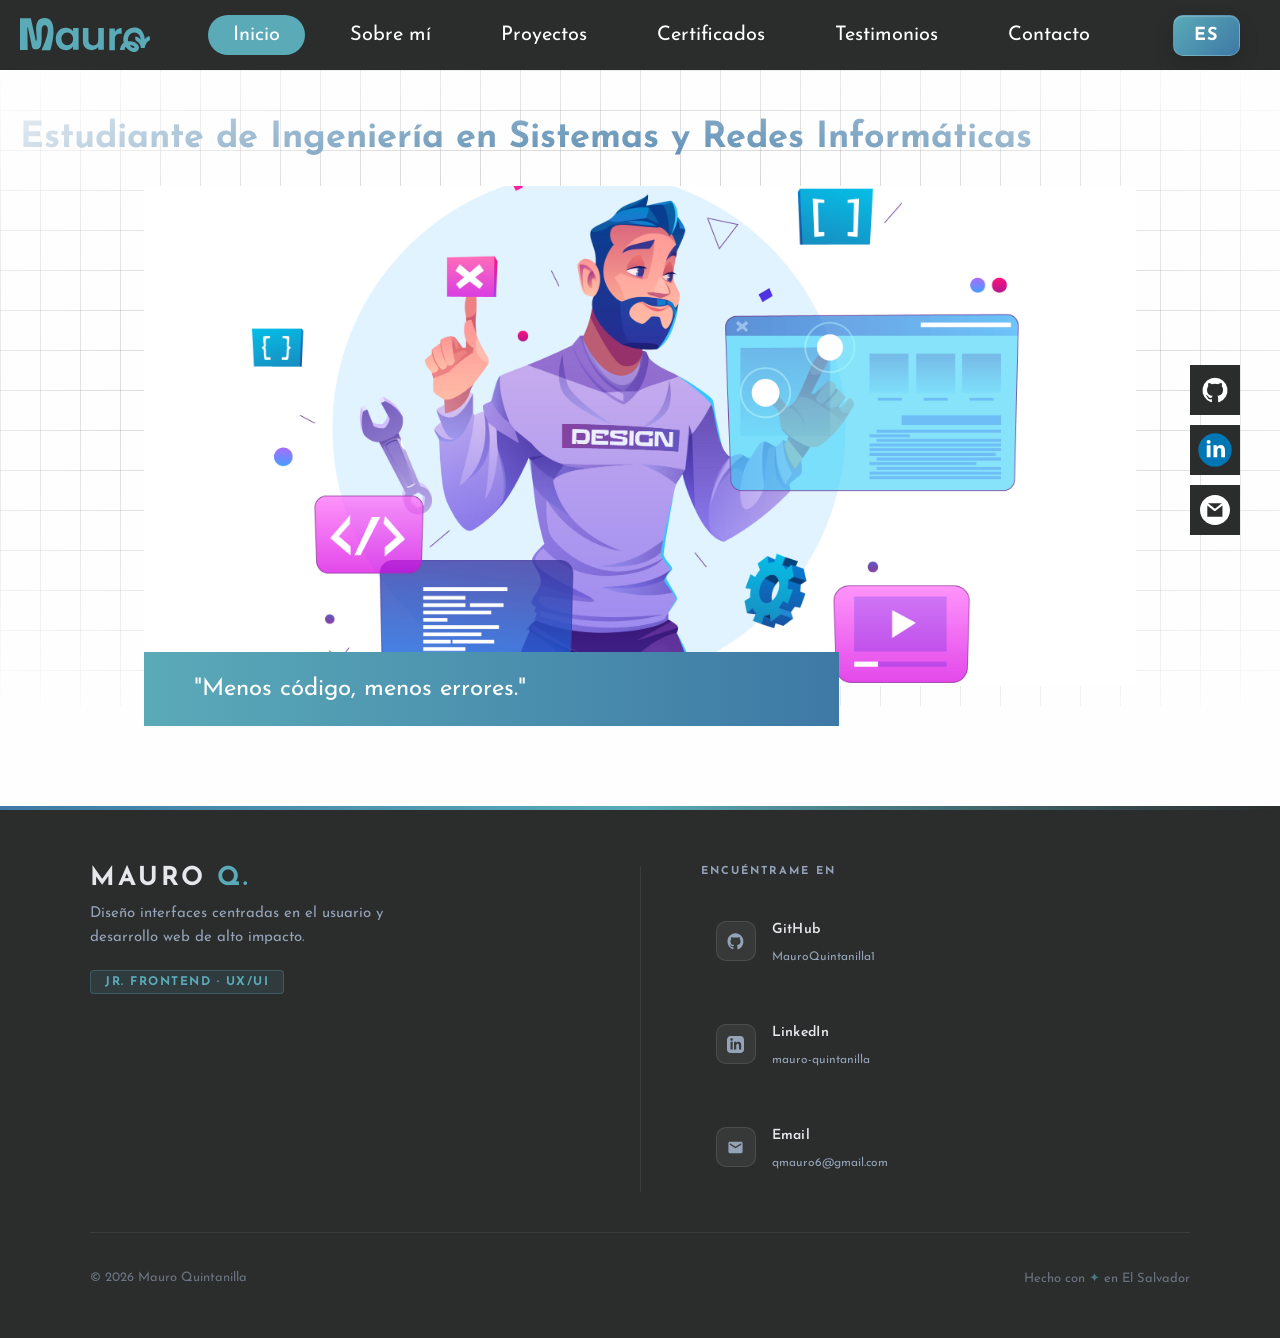
==== commit f9b8b505: "terminado" ====
--- a/Portafolio-mauro/index.html
+++ b/Portafolio-mauro/index.html
@@ -14,7 +14,7 @@
       name="description"
       content="Portafolio de Mauro Salvador Quintanilla López, estudiante de Ingeniería en Sistemas"
     />
-    <meta name="author" content="Mauro Salvador Quintanilla López" />
+    <meta name="author" content="OSCAR TORRES" />
 
     <!-- OG -->
     <meta property="og:title" content="Portafolio" />
@@ -25,15 +25,15 @@
     <meta property="og:type" content="website" />
     <meta property="og:url" content="" />
 
-    <link rel="stylesheet" href="css/nabvar.css" />
-    <link rel="stylesheet" href="redes-soc.css" />
-    <link rel="stylesheet" href="css/style-inicio.css" />
-    <link rel="stylesheet" href="css/style-sobre.css" />
-    <link rel="stylesheet" href="css/style-proyectos.css" />
-    <link rel="stylesheet" href="css/style-certificados.css" />
-    <link rel="stylesheet" href="css/style-testimonios.css" />
-    <link rel="stylesheet" href="css/style-contacto.css" />
-    <link rel="stylesheet" href="css/footer.css" />
+    <link rel="stylesheet" href="../css/nabvar.css" />
+    <link rel="stylesheet" href="../redes-soc.css" />
+    <link rel="stylesheet" href="../css/style-inicio.css" />
+    <link rel="stylesheet" href="../css/style-sobre.css" />
+    <link rel="stylesheet" href="../css/style-proyectos.css" />
+    <link rel="stylesheet" href="../css/style-certificados.css" />
+    <link rel="stylesheet" href="../css/style-testimonios.css" />
+    <link rel="stylesheet" href="../css/style-contacto.css" />
+    <link rel="stylesheet" href="../css/footer.css" />
 
     <title>Portafolio</title>
   </head>
@@ -41,7 +41,7 @@
   <body>
     <!-- NAVBAR -->
     <nav class="barra">
-      <img src="imagenes/logo/mauro-cyan.svg" class="logo-nav" alt="" />
+      <img src="../imagenes/logo/mauro-cyan.svg" class="logo-nav" alt="" />
 
       <div class="menu">
         <button
@@ -160,12 +160,12 @@
       <div class="contenedor-imagen">
         <div class="img-portada">
           <img
-            src="imagenes/img-pc.jpg"
+            src="../imagenes/img-pc.jpg"
             class="imagen-principal img-1"
             alt="Desarrollo web"
           />
           <img
-            src="imagenes/img-design.jpg"
+            src="../imagenes/img-design.jpg"
             class="imagen-principal img-2"
             alt="Diseño UX/UI"
           />
@@ -188,7 +188,7 @@
         <div class="info">
           <div class="infor-sobremi">
             <div class="etiqueta">Jr. FrontEnd</div>
-            <h3 class="nombre">MAURO SALVADOR QUINTANILLA LÓPEZ</h3>
+            <h3 class="nombre">OSCAR TORRES</h3>
             <p
               class="descripcion"
               data-es="Estudiante de Ingeniería en Sistemas con un fuerte enfoque en el Diseño de Experiencia de Usuario (UX). Mi experiencia como cajero me permitió desarrollar una observación aguda sobre las frustraciones reales de los usuarios y la eficiencia en procesos transaccionales. Combino el rigor técnico de la ingeniería con la capacidad de crear interfaces intuitivas y centradas en el ser humano."
@@ -212,8 +212,9 @@
             <div class="foto"></div>
             <a
               class="descargarCV"
-              href="cv/CV-Mauro-Salvador-UX-UI-Frontend.pdf"
-              download
+              href="../cv/CV-Mauro-Salvador-UX-UI-Frontend.pdf"
+              target="_blank"
+              rel="noopener"
             >
               <div class="liquid-bg"></div>
               <span
@@ -317,11 +318,11 @@
 
       <div class="proyectos-grid">
         <a
-          href="proyectos/Cubfinder/cubfinder.html"
+          href="../proyectos/Cubfinder/cubfinder.html"
           onclick="guardarSeccion('proyectos')"
           class="card-proyecto"
         >
-          <img src="proyectos/Cubfinder/image1.png" alt="Proyecto Cubfinder" />
+          <img src="../proyectos/Cubfinder/image1.png" alt="Proyecto Cubfinder" />
           <div class="info">
             <h3 data-es="Cubfinder" data-en="Cubfinder">Cubfinder</h3>
             <p data-es="QA, Front-End" data-en="QA, Front-End">QA, Front-End</p>
@@ -329,12 +330,12 @@
         </a>
 
         <a
-          href="proyectos/consolexpress/console.html"
+          href="../proyectos/consolexpress/console.html"
           onclick="guardarSeccion('proyectos')"
           class="card-proyecto"
         >
           <img
-            src="proyectos/consolexpress/img1.png"
+            src="../proyectos/consolexpress/img1.png"
             alt="Proyecto ConsoleXpress"
           />
           <div class="info">
@@ -346,11 +347,11 @@
         </a>
 
         <a
-          href="proyectos/sistema-inscripcion/sistema-inscripcion.html"
+          href="../proyectos/sistema-inscripcion/sistema-inscripcion.html"
           onclick="guardarSeccion('proyectos')"
           class="card-proyecto"
         >
-          <img src="img/proyecto3.jpg" alt="Sistema de inscripción" />
+          <img src="../imagenes/img-pc.jpg" alt="Sistema de inscripción" />
           <div class="info">
             <h3 data-es="Sistema de inscripción" data-en="Enrollment System">
               Sistema de inscripción
@@ -392,7 +393,7 @@
 
           <div class="cert-preview">
             <img
-              src="imagenes/certificados/diploma-tercer-lugar-automatizacion-y-robotica-progra3.webp"
+              src="../imagenes/certificados/diploma-tercer-lugar-automatizacion-y-robotica-progra3.webp"
               alt="Vista previa del certificado"
             />
           </div>
@@ -414,7 +415,7 @@
               <span class="cert-tag">CSS</span>
             </div>
             <a
-              href="imagenes/certificados/DIPLOMA FINAL-36.pdf"
+              href="../imagenes/certificados/DIPLOMA FINAL-36.pdf"
               class="cert-link"
             >
               <span data-es="Ver certificado" data-en="View certificate"></span>
@@ -448,7 +449,7 @@
           </div>
           <div class="cert-preview">
             <img
-              src="imagenes/certificados/DIPLOMA-FINAL-Mauro.jpg"
+              src="../imagenes/certificados/DIPLOMA-FINAL-Mauro.jpg"
               alt="Vista previa del certificado"
             />
           </div>
@@ -480,58 +481,6 @@
           </div>
         </div>
 
-        <!-- Certificado 3 -->
-        <div class="card-certificado">
-          <div class="cert-header">
-            <div class="cert-icon">
-              <svg viewBox="0 0 24 24" xmlns="http://www.w3.org/2000/svg">
-                <path
-                  d="M12 2l3.09 6.26L22 9.27l-5 4.87 1.18 6.88L12 17.77l-6.18 3.25L7 14.14 2 9.27l6.91-1.01L12 2z"
-                />
-              </svg>
-            </div>
-            <div>
-              <p class="cert-emisor">Adobe</p>
-              <h3
-                class="cert-nombre"
-                data-es="Adobe XD — Diseño de Interfaces"
-                data-en="Adobe XD — Interface Design"
-              ></h3>
-            </div>
-          </div>
-          <div class="cert-preview">
-            <img
-              src="imagenes/certificados/certificado-ux.webp"
-              alt="Vista previa del certificado"
-            />
-          </div>
-
-          <div class="cert-body">
-            <span
-              class="cert-fecha"
-              data-es="Septiembre 2024"
-              data-en="September 2024"
-            ></span>
-            <p
-              class="cert-descripcion"
-              data-es="Creación de prototipos interactivos y sistemas de diseño utilizando Adobe XD y herramientas de la suite."
-              data-en="Creating interactive prototypes and design systems using Adobe XD and suite tools."
-            ></p>
-            <div class="cert-tags">
-              <span class="cert-tag">Adobe XD</span>
-              <span class="cert-tag">Prototyping</span>
-              <span class="cert-tag">UI</span>
-            </div>
-            <a href="#" class="cert-link">
-              <span data-es="Ver certificado" data-en="View certificate"></span>
-              <svg viewBox="0 0 24 24">
-                <path
-                  d="M10 6v2H5v11h11v-5h2v7H3V6h7zm7-3v8l-3-3-7 7-1.41-1.41L13 6.41 10 3.41z"
-                />
-              </svg>
-            </a>
-          </div>
-        </div>
       </div>
     </section>
 
@@ -580,19 +529,22 @@
           </div>
           <p
             class="testimonio-texto"
-            data-es="Mauro tiene una capacidad notable para entender las necesidades del usuario desde el primer momento. Sus prototipos siempre están bien pensados y son fáciles de iterar. Es responsable, puntual y muy proactivo en sus propuestas."
-            data-en="Mauro has a remarkable ability to understand user needs from the very start. His prototypes are always well thought out and easy to iterate on. He is responsible, punctual, and very proactive with his proposals."
+            data-es="él es un estudiante del ciclo VIII de Ingeniería en Sistemas y Redes Informática, de la Universidad “Gerardo Barrios”, afirmo que es una persona de muy buena conducta, perseverante en  sus estudios, honrado, intachable, responsable en todos sus actos y dispuesto a compartir todos sus conocimientos a una sociedad en progreso.."
+            data-en="He is a student in the 8th cycle of Systems and Network Engineering at the “Gerardo Barrios” University, and I affirm that he is a person of very good conduct, persevering in his studies, honest, impeccable, responsible in all his actions, and willing to share all his knowledge with a progressing society.."
           ></p>
           <div class="testimonio-autor">
-            <div class="autor-avatar">CR</div>
+            <div class="autor-avatar">OT</div>
             <div>
-              <p class="autor-nombre">Carlos R.</p>
+              <p class="autor-nombre">Oscar Torres</p>
               <p
                 class="autor-rol"
-                data-es="Docente universitario · UX/UI"
-                data-en="University lecturer · UX/UI"
+                data-es="Docente universitario"
+                data-en="University lecturer"
               ></p>
             </div>
+            <a class="referencia-btn" href="../cv/recomendacion_mauro-1.pdf" target="_blank" rel="noopener" download>
+              Carta
+            </a>
           </div>
         </div>
 
@@ -633,7 +585,7 @@
           <div class="testimonio-autor">
             <div class="autor-avatar">AM</div>
             <div>
-              <p class="autor-nombre">Andrea M.</p>
+              <p class="autor-nombre">Ivan Ovando.</p>
               <p
                 class="autor-rol"
                 data-es="Compañera de proyecto · FrontEnd"
@@ -674,19 +626,22 @@
           </div>
           <p
             class="testimonio-texto"
-            data-es="Lo que más destaco de Mauro es cómo conecta la experiencia de usuario con la implementación técnica. No solo diseña bonito, diseña pensando en quién lo va a usar. Eso es raro y muy valioso."
-            data-en="What stands out most about Mauro is how he connects user experience with technical implementation. He doesn't just design for aesthetics — he designs with the end user in mind. That's rare and very valuable."
+            data-es="Como estudiante ha mostrado respeto a los docentes y compañeros, completa dedicación a las actividades y proyectos de estudio. Demuestra poseer buenas habilidades, trabajo en equipo y disponibilidad en los quehaceres de la Facultad de Ciencia y Tecnología y gran sentido de responsabilidad."
+            data-en="As a student, he has shown respect for teachers and classmates, complete dedication to study activities and projects. He demonstrates good skills, teamwork, and availability in the tasks of the Faculty of Science and Technology, as well as a great sense of responsibility."
           ></p>
           <div class="testimonio-autor">
             <div class="autor-avatar">JP</div>
             <div>
-              <p class="autor-nombre">Jorge P.</p>
+              <p class="autor-nombre">RENE CORDERO</p>
               <p
                 class="autor-rol"
                 data-es="Mentor · Ingeniería en Sistemas"
                 data-en="Mentor · Systems Engineering"
               ></p>
             </div>
+            <a class="referencia-btn" href="../cv/Carta Mauro.pdf" target="_blank" rel="noopener">
+              Carta
+            </a>
           </div>
         </div>
       </div>
@@ -929,8 +884,8 @@
       </div>
     </footer>
 
-    <script src="script.js"></script>
-    <script src="idioma.js"></script>
+    <script src="../script.js"></script>
+    <script src="../idioma.js"></script>
     <script>
       // Formulario de contacto: abre cliente de correo
       function enviarFormulario() {
--- a/css/nabvar.css
+++ b/css/nabvar.css
@@ -0,0 +1,209 @@
+/* NAVBAR */
+
+.barra {
+  position: fixed;
+  height: 70px;
+  top: 0;
+  right: 0 !important;
+  left: 0;
+  width: 100%;
+  background: var(--negro);
+
+  display: flex;
+  align-items: center;
+  justify-content: space-between;
+
+  color: white;
+  z-index: 9999;
+  box-sizing: border-box;
+  overflow: hidden;
+  padding: 0 20px;
+}
+
+.menu {
+  display: flex;
+  gap: 20px;
+}
+
+.menu button {
+  background: none;
+  border: none;
+
+  color: white;
+
+  font-size: 20px;
+
+  cursor: pointer;
+
+  padding: 10px 25px;
+
+  border-radius: 30px;
+
+  font-family: "Josefin Sans";
+}
+
+.menu button.activo {
+  background: var(--celeste);
+  color: white;
+  /* transition opcional para que el cambio de color sea suave */
+  transition: background 0.3s ease;
+}
+
+.menu button:hover:not(.activo) {
+  background: rgba(255, 255, 255, 0.1);
+}
+
+.logo-nav {
+  width: 130px;
+}
+
+.idioma {
+  position: relative;
+  display: inline-flex;
+  align-items: center;
+  justify-content: center;
+  padding: 10px 20px;
+  border-radius: 10px;
+  cursor: pointer;
+  user-select: none;
+  text-decoration: none;
+  overflow: hidden;
+
+  background: linear-gradient(135deg, var(--celeste), var(--azul));
+  color: #fff;
+  font-size: 18px;
+  font-weight: 700;
+  letter-spacing: 1px;
+
+  border: 1px solid rgba(255, 255, 255, 0.15);
+  box-shadow:
+    0 8px 20px rgba(0, 0, 0, 0.15),
+    inset 0 1px 1px rgba(255, 255, 255, 0.2);
+
+  transition:
+    transform 0.3s ease,
+    box-shadow 0.3s ease,
+    filter 0.3s ease;
+
+  margin-right: 20px;
+}
+
+/* Brillo animado */
+.idioma::before {
+  content: "";
+  position: absolute;
+  top: 0;
+  left: -120%;
+  width: 60%;
+  height: 100%;
+  background: linear-gradient(
+    120deg,
+    transparent,
+    rgba(255, 255, 255, 0.45),
+    transparent
+  );
+  transform: skewX(-25deg);
+  transition: left 0.6s ease;
+}
+
+.idioma:hover::before {
+  left: 160%;
+}
+
+/* Hover */
+.idioma:hover {
+  transform: translateY(-3px) scale(1.05);
+  box-shadow:
+    0 14px 28px rgba(62, 121, 165, 0.35),
+    0 0 18px rgba(90, 170, 184, 0.35);
+}
+
+/* Click */
+.idioma:active {
+  transform: scale(0.95);
+}
+
+/* Texto */
+.idioma-texto {
+  position: relative;
+  z-index: 2;
+  transition:
+    transform 0.25s ease,
+    opacity 0.25s ease;
+}
+
+/* Animación al cambiar idioma */
+.idioma.cambiando .idioma-texto {
+  animation: idiomaFlip 0.45s ease;
+}
+
+@keyframes idiomaFlip {
+  0% {
+    opacity: 0;
+    transform: rotateX(90deg) scale(0.8);
+  }
+
+  50% {
+    opacity: 0.5;
+  }
+
+  100% {
+    opacity: 1;
+    transform: rotateX(0deg) scale(1);
+  }
+}
+
+/* ---- NAVBAR ---- */
+@media (max-width: 1100px) {
+  .menu button {
+    font-size: 16px;
+    padding: 8px 16px;
+  }
+}
+
+@media (max-width: 900px) {
+  .barra {
+    flex-wrap: wrap;
+    height: auto;
+    padding: 10px 16px;
+    gap: 10px;
+  }
+
+  .logo-nav {
+    width: 100px;
+  }
+
+  .menu {
+    gap: 6px;
+    flex-wrap: wrap;
+    justify-content: center;
+    width: 100%;
+    order: 3;
+    padding-bottom: 8px;
+  }
+
+  .menu button {
+    font-size: 13px;
+    padding: 7px 12px;
+  }
+
+  .idioma {
+    padding: 8px 16px;
+    font-size: 15px;
+    margin-right: 0;
+  }
+}
+
+@media (max-width: 480px) {
+  .menu button {
+    font-size: 12px;
+    padding: 6px 10px;
+  }
+}
+
+@media (max-width: 480px) {
+  .menu button {
+    font-size: 12px;
+    padding: 6px 10px;
+  }
+}
--- a/redes-soc.css
+++ b/redes-soc.css
@@ -0,0 +1,68 @@
+:root {
+  --blanco: #fefeff;
+  --negro: #2b2c2c;
+  --celeste: #5aaab8;
+  --azul: #3e79a5;
+}
+
+/* REDES */
+
+.redes {
+  position: fixed;
+
+  right: 40px;
+
+  top: 50%;
+
+  transform: translateY(-50%);
+
+  display: flex;
+
+  flex-direction: column;
+
+  gap: 10px;
+
+  z-index: 999;
+}
+
+.icono {
+  width: 50px;
+
+  height: 50px;
+
+  background: var(--negro);
+
+  color: white;
+
+  display: flex;
+
+  align-items: center;
+
+  justify-content: center;
+
+  cursor: pointer;
+}
+
+/* ---- REDES SOCIALES ---- */
+@media (max-width: 900px) {
+  .redes {
+    position: fixed;
+    right: auto;
+    top: auto;
+    bottom: 16px;
+    left: 50%;
+    transform: translateX(-50%);
+    flex-direction: row;
+    gap: 12px;
+    z-index: 999;
+    padding: 10px 18px;
+    border-radius: 40px;
+    backdrop-filter: blur(6px);
+  }
+
+  .icono {
+    width: 42px;
+    height: 42px;
+    border-radius: 10px;
+  }
+}
--- a/css/style-inicio.css
+++ b/css/style-inicio.css
@@ -0,0 +1,173 @@
+:root {
+  --blanco: #fefeff;
+  --negro: #2b2c2c;
+  --celeste: #5aaab8;
+  --azul: #3e79a5;
+}
+
+body {
+  margin: 0;
+  font-family: "Josefin Sans", sans-serif;
+  background: var(--blanco);
+}
+
+/* SECCIONES */
+
+.seccion {
+  display: none;
+  margin-top: 70px;
+}
+
+.seccion-inicio {
+  padding: 20px;
+}
+
+.seccion-inicio {
+  background-color: #fefeff;
+  background-image:
+    linear-gradient(rgba(45, 45, 45, 0.212) 1px, transparent 1px),
+    linear-gradient(90deg, rgba(52, 52, 52, 0.216) 1px, transparent 1px);
+  background-size: 40px 40px;
+  position: relative;
+}
+
+.seccion-inicio::before {
+  content: "";
+  position: absolute;
+  inset: 0;
+  background: radial-gradient(ellipse at center, transparent 40%, #fefeff 100%);
+  pointer-events: none;
+  z-index: 0;
+}
+
+.visible {
+  display: block;
+}
+
+/* TITULO */
+
+.titulo {
+  color: var(--azul);
+
+  font-size: 36px;
+
+  margin-bottom: 30px;
+}
+
+/* IMAGEN */
+
+.contenedor-imagen {
+  position: relative;
+  width: 80%;
+  margin: auto;
+}
+
+.img-portada {
+  position: relative;
+  width: 100%;
+  height: 500px;
+  overflow: hidden; /* Crucial para que el zoom se quede "dentro" */
+}
+
+.imagen-principal {
+  width: 100%;
+  height: 100%;
+  object-fit: cover;
+  position: absolute; /* Apila una imagen sobre la otra */
+  top: 0;
+  left: 0;
+  transition:
+    transform 0.4s ease,
+    opacity 1s ease-in-out; /* Zoom y cambio suave */
+}
+
+.img-1 {
+  animation: cambioImagen 10s infinite; /* 10 segundos en total por ciclo */
+}
+
+.img-2 {
+  animation: cambioImagen 10s infinite reverse; /* Hace lo opuesto a la img-1 */
+}
+
+@keyframes cambioImagen {
+  0%,
+  45% {
+    opacity: 1;
+  } /* Visible casi la mitad del tiempo */
+  55%,
+  100% {
+    opacity: 0;
+  } /* Invisible la otra mitad */
+}
+
+/* --- EFECTO ZOOM --- */
+.contenedor-imagen:hover .imagen-principal {
+  transform: scale(1.1);
+}
+.slogan {
+  position: absolute;
+  bottom: -40px;
+  left: 0;
+  background: linear-gradient(90deg, var(--celeste), var(--azul));
+  color: white;
+  padding: 25px 50px;
+  font-size: 24px;
+  width: 60%;
+  z-index: 100;
+  display: block;
+}
+
+/* ---- SECCIÓN INICIO ---- */
+@media (max-width: 900px) {
+  .seccion {
+    margin-top: 110px;
+  }
+
+  .titulo {
+    font-size: 26px;
+  }
+
+  .contenedor-imagen {
+    width: 100%;
+  }
+
+  .img-portada {
+    height: 340px;
+  }
+
+  .slogan {
+    position: relative;
+    bottom: auto;
+    left: auto;
+    width: 100%;
+    font-size: 18px;
+    padding: 18px 24px;
+    box-sizing: border-box;
+    margin-top: 10px;
+  }
+}
+
+@media (max-width: 600px) {
+  .titulo {
+    font-size: 22px;
+  }
+  .titulo-seccion {
+    font-size: 28px;
+    width: auto;
+  }
+
+  .img-portada {
+    height: 220px;
+  }
+
+  .slogan {
+    font-size: 15px;
+    padding: 14px 18px;
+  }
+}
+
+@media (max-width: 480px) {
+  .seccion {
+    margin-top: 130px;
+  }
+}
--- a/css/style-sobre.css
+++ b/css/style-sobre.css
@@ -0,0 +1,488 @@
+:root {
+  --blanco: #fefeff;
+  --negro: #2b2c2c;
+  --celeste: #5aaab8;
+  --azul: #3e79a5;
+}
+
+/* SOBRE MI */
+
+.titulo-seccion {
+  color: var(--azul);
+  font-size: 38px;
+  border-bottom: 5px solid var(--azul);
+  width: 240px;
+  padding-bottom: 10px;
+  margin-left: 20px;
+}
+
+.contenedor-sobre {
+  display: flex;
+  justify-content: space-between;
+  margin-top: 40px;
+  padding: 20px;
+  gap: 10px;
+}
+
+.contenedor-sobre {
+  background-color: #fefeff;
+  background-image:
+    linear-gradient(rgba(45, 45, 45, 0.212) 1px, transparent 1px),
+    linear-gradient(90deg, rgba(52, 52, 52, 0.216) 1px, transparent 1px);
+  background-size: 40px 40px;
+  position: relative;
+}
+
+.contenedor-sobre::before {
+  content: "";
+  position: absolute;
+  inset: 0;
+  background: radial-gradient(ellipse at center, transparent 40%, #fefeff 100%);
+  pointer-events: none;
+  z-index: 0;
+}
+
+.info {
+  width: 50%;
+  margin-left: 2rem;
+}
+
+.etiqueta {
+  background: var(--celeste);
+  padding: 15px 40px;
+  display: inline-block;
+  margin-bottom: 20px;
+  font-size: 20px;
+  color: var(--blanco);
+}
+
+.nombre {
+  color: var(--azul);
+}
+
+.descripcion {
+  margin-top: 20px;
+  font-size: 20px;
+  line-height: 1.6;
+}
+
+/* PERFIL */
+
+.perfil {
+  width: 40%;
+  margin-top: -60px;
+  margin-right: 2rem;
+  position: relative;
+}
+
+.perfil-foto {
+  position: relative;
+  justify-content: center;
+  display: flex;
+}
+
+.foto {
+  width: 290px;
+  height: 380px;
+  background: url(../imagenes/foto-mauro.jpeg);
+  background-size: cover;
+  background-position: center;
+  margin: auto;
+  z-index: 3;
+}
+
+.bg-azul {
+  width: 360px;
+  height: 160px;
+  border-radius: 20px;
+  background-color: var(--azul);
+  bottom: -70px;
+  right: 50px !important;
+  z-index: 1;
+  position: absolute;
+}
+
+/*-------------------------------*/
+.descargarCV {
+  position: absolute;
+  bottom: -30px;
+  right: 110px;
+  width: 240px;
+  height: 65px;
+  display: flex;
+  align-items: center;
+  justify-content: space-between;
+  padding: 0 15px;
+  background: #0f0f0f;
+  border-radius: 22px;
+  border: 1px solid rgba(255, 255, 255, 0.1);
+  text-decoration: none;
+  color: white;
+  cursor: pointer;
+  overflow: hidden;
+  transition: all 0.4s cubic-bezier(0.175, 0.885, 0.32, 1.275);
+  z-index: 5;
+}
+
+/* IMPORTANTE: evitar que capas bloqueen el click */
+.descargarCV * {
+  pointer-events: none;
+}
+
+.descargarCV {
+  pointer-events: auto;
+}
+
+/* Fondo líquido */
+.liquid-bg {
+  position: absolute;
+  top: 100%;
+  left: 0;
+  width: 100%;
+  height: 100%;
+  background: linear-gradient(45deg, var(--celeste), var(--azul));
+  transition: all 0.5s cubic-bezier(0.77, 0, 0.175, 1);
+  z-index: 1;
+}
+
+.textButton {
+  position: relative;
+  z-index: 2;
+  margin-left: 20px;
+  font-size: 17px;
+  font-weight: 800;
+  text-transform: uppercase;
+  letter-spacing: 1.2px;
+  transition: color 0.3s ease;
+}
+
+/* ICONO */
+.icon-wrapper {
+  position: relative;
+  width: 55px;
+  height: 55px;
+  display: flex;
+  align-items: center;
+  justify-content: center;
+  z-index: 2;
+  border-radius: 18px;
+  background: rgba(255, 255, 255, 0.05);
+  border: 1px solid rgba(255, 255, 255, 0.1);
+  overflow: hidden;
+  transition: all 0.4s ease;
+}
+
+.icon-wrapper svg {
+  width: 22px;
+  height: 22px;
+
+  stroke: var(--celeste); /* 👈 clave */
+  fill: none;
+
+  transition: all 0.3s ease;
+}
+
+/* HOVER */
+.descargarCV:hover svg {
+  border-color: var(--celeste);
+  stroke: var(--blanco); /* 👈 clave */
+  transform: translateY(-10px);
+  box-shadow:
+    0 20px 40px rgba(0, 0, 0, 0.4),
+    0 0 20px rgba(0, 173, 238, 0.2);
+}
+
+.descargarCV:hover .liquid-bg {
+  top: 0;
+}
+
+.descargarCV:hover .icon-wrapper {
+  background: rgba(255, 255, 255, 0.2);
+  transform: scale(1.1) rotate(-5deg);
+  border-color: white;
+}
+
+.descargarCV:hover .icon-wrapper svg {
+  fill: white;
+  filter: drop-shadow(0 0 8px white);
+  animation: simpleBounce 0.8s infinite alternate;
+}
+
+@keyframes simpleBounce {
+  from {
+    transform: translateY(0);
+  }
+  to {
+    transform: translateY(-4px);
+  }
+}
+
+.descargarCV:active {
+  transform: translateY(-2px) scale(0.98);
+}
+/*-------------------------------*/
+
+/* HABILIDADES TÉCNICAS */
+
+.habilidades-tecnicas {
+  width: 100%;
+  margin-top: 80px;
+  overflow: hidden;
+}
+
+.habilidades-bloque {
+  padding: 38px 42px 56px;
+}
+
+.bloque-azul {
+  background: var(--azul);
+}
+
+.bloque-celeste {
+  background: var(--celeste);
+}
+
+.bloque-negro {
+  background: var(--negro);
+}
+
+.bloque-superior {
+  padding-top: 22px;
+  padding-bottom: 48px;
+}
+
+.bloque-inferior {
+  padding-top: 44px;
+  padding-bottom: 44px;
+}
+
+.habilidades-titulo {
+  color: var(--blanco);
+  font-size: 34px;
+  font-weight: 800;
+  letter-spacing: 1px;
+  margin: 0;
+  text-transform: uppercase;
+}
+
+.habilidades-linea {
+  display: block;
+  width: 95px;
+  height: 7px;
+  background: var(--blanco);
+  margin: 12px 0 18px;
+}
+
+.grupo-habilidad h3 {
+  color: var(--blanco);
+  font-size: 18px;
+  font-weight: 700;
+  margin: 0 0 16px;
+}
+
+.chips-habilidades {
+  display: flex;
+  flex-wrap: wrap;
+  gap: 18px 12px;
+  align-items: center;
+}
+
+.chip-habilidad {
+  display: inline-flex;
+  align-items: center;
+  justify-content: center;
+  min-height: 34px;
+  padding: 0 16px;
+  background: var(--blanco);
+  color: var(--azul);
+  border-radius: 999px;
+  font-size: 16px;
+  font-weight: 700;
+  line-height: 1;
+  white-space: nowrap;
+}
+
+.chip-ancho {
+  min-width: 185px;
+}
+
+.chip-ancho-mediano {
+  min-width: 175px;
+}
+
+.chip-xl {
+  min-width: 335px;
+}
+
+.chip-xxl {
+  min-width: 645px;
+  justify-content: flex-start;
+  padding-left: 36px;
+  padding-right: 36px;
+}
+
+/* RESPONSIVE */
+@media (max-width: 1100px) {
+  .foto {
+    width: 240px;
+    height: 320px;
+  }
+
+  .bg-azul {
+    width: 300px;
+    height: 140px;
+    right: 30px !important;
+    bottom: -55px;
+  }
+
+  .descargarCV {
+    right: 60px;
+    width: 220px;
+    bottom: -28px;
+  }
+
+  .chip-xxl {
+    min-width: auto;
+    white-space: normal;
+    padding: 12px 24px;
+    justify-content: flex-start;
+  }
+}
+
+@media (max-width: 992px) {
+  .contenedor-sobre {
+    flex-direction: column-reverse; /* perfil sube, info baja */
+    gap: 0;
+    padding: 16px;
+  }
+
+  /* Info ocupa todo el ancho */
+  .info {
+    width: 100%;
+    margin-left: 0;
+    margin-top: 40px;
+  }
+
+  /* Perfil ocupa todo y mantiene la misma estructura relativa */
+  .perfil {
+    width: 100%;
+    margin: 0;
+    display: flex;
+    justify-content: center;
+  }
+  /* Centramos el bloque de foto igual que en desktop pero centrado */
+  .perfil-foto {
+    position: relative;
+    width: 380px;
+    height: 520px;
+    display: flex;
+    justify-content: center;
+    align-items: flex-start;
+  }
+
+  .foto {
+    width: 320px;
+    height: 400px;
+    position: absolute;
+    top: 10px; /* baja la imagen */
+    left: 50%;
+    transform: translateX(-50%);
+    z-index: 3;
+  }
+
+  /* bg-azul: mismo efecto que desktop pero centrado horizontalmente */
+  /* Fondo azul detrás de la imagen */
+  .bg-azul {
+    width: 360px;
+    height: 150px;
+    position: absolute;
+    left: 50%;
+    transform: translateX(-50%);
+    bottom: 55px;
+    right: auto !important;
+    z-index: 1;
+  }
+
+  /* Botón encima de todo */
+  .descargarCV {
+    position: absolute;
+    left: 50%;
+    transform: translateX(-50%);
+    bottom: 15px;
+    right: auto;
+    width: 235px;
+    z-index: 5;
+  }
+
+  /* Chips */
+  .chip-ancho,
+  .chip-ancho-mediano,
+  .chip-xl,
+  .chip-xxl {
+    min-width: auto;
+  }
+
+  .chip-xxl {
+    white-space: normal;
+    justify-content: flex-start;
+    padding: 12px 20px;
+    line-height: 1.4;
+  }
+}
+/* --- tablet --- */
+@media (max-width: 768px) {
+  .habilidades-bloque {
+    padding: 30px 22px 38px;
+  }
+
+  .habilidades-titulo {
+    font-size: 28px;
+  }
+
+  .grupo-habilidad h3 {
+    font-size: 16px;
+  }
+
+  .chip-habilidad {
+    font-size: 14px;
+    white-space: normal;
+    text-align: center;
+    line-height: 1.3;
+    padding: 10px 16px;
+  }
+
+  .habilidades-linea {
+    width: 80px;
+    height: 6px;
+  }
+}
+
+/* --- Móvil (≤ 600px) --- */
+@media (max-width: 600px) {
+  .perfil-foto {
+    width: 280px;
+    height: 390px;
+  }
+
+  .foto {
+    width: 230px;
+    height: 300px;
+    top: 10px;
+  }
+
+  .bg-azul {
+    width: 260px;
+    height: 110px;
+    bottom: 45px;
+  }
+
+  .descargarCV {
+    width: 210px;
+    height: 58px;
+    bottom: 10px;
+  }
+
+  .textButton {
+    font-size: 14px;
+  }
+}
--- a/css/style-proyectos.css
+++ b/css/style-proyectos.css
@@ -0,0 +1,142 @@
+.seccion-proyectos {
+  padding: 40px 20px;
+}
+
+/* GRID */
+.proyectos-grid {
+  display: grid;
+  grid-template-columns: repeat(auto-fit, minmax(280px, 1fr));
+  gap: 30px;
+  margin-top: 40px;
+}
+
+/* CARD */
+.card-proyecto {
+  position: relative;
+  display: block;
+  text-decoration: none;
+
+  border-radius: 18px;
+  overflow: hidden;
+
+  background: rgba(255, 255, 255, 0.8);
+  backdrop-filter: blur(8px);
+
+  box-shadow: 0 10px 25px rgba(0, 0, 0, 0.08);
+
+  transition: all 0.4s ease;
+  color: #2b2c2c;
+}
+
+/* BORDE SUAVE GRADIENTE */
+.card-proyecto::before {
+  content: "";
+  position: absolute;
+  inset: 0;
+  padding: 2px;
+  border-radius: 18px;
+
+  background: linear-gradient(135deg, #344fa0, #ea5d4c);
+
+  -webkit-mask:
+    linear-gradient(#000 0 0) content-box,
+    linear-gradient(#000 0 0);
+  -webkit-mask-composite: xor;
+  mask-composite: exclude;
+
+  opacity: 0;
+  transition: 0.4s;
+}
+
+/* IMAGEN */
+.card-proyecto img {
+  width: 100%;
+  height: 260px;
+  object-fit: cover;
+  transition: transform 0.5s ease;
+}
+
+/* INFO */
+.card-proyecto .info {
+  padding: 18px;
+}
+
+.card-proyecto h3 {
+  margin: 0;
+  font-size: 20px;
+  color: #2e3453;
+  font-weight: 700;
+}
+
+.card-proyecto p {
+  margin-top: 6px;
+  font-size: 14px;
+  color: #344fa0;
+  font-weight: 500;
+}
+
+/* HOVER EFECTO */
+.card-proyecto:hover {
+  transform: translateY(-12px);
+  box-shadow: 0 20px 45px rgba(52, 79, 160, 0.25);
+}
+
+.card-proyecto:hover img {
+  transform: scale(1.08);
+}
+
+.card-proyecto:hover::before {
+  opacity: 1;
+}
+
+/* OVERLAY SUAVE (NO ABURRIDO) */
+.card-proyecto::after {
+  content: "Ver proyecto →";
+  position: absolute;
+  inset: 0;
+
+  display: flex;
+  align-items: center;
+  justify-content: center;
+
+  background: linear-gradient(
+    180deg,
+    rgba(46, 53, 83, 0.2),
+    rgba(76, 221, 234, 0.6)
+  );
+  color: #fff;
+
+  font-weight: 700;
+  font-size: 16px;
+  letter-spacing: 1px;
+
+  opacity: 0;
+  transition: 0.3s;
+}
+
+.card-proyecto:hover::after {
+  opacity: 1;
+}
+
+/* TAG ESTILO MINI (ROL) */
+.card-proyecto .info p::before {
+  content: "• ";
+  color: #ea5d4c;
+}
+
+/* ---- SECCIÓN PROYECTOS ---- */
+@media (max-width: 768px) {
+  .seccion-proyectos {
+    padding: 30px 16px;
+  }
+
+  .proyectos-grid {
+    grid-template-columns: 1fr;
+    gap: 20px;
+    margin-top: 28px;
+  }
+
+  .card-proyecto img {
+    height: 200px;
+  }
+}
--- a/css/style-certificados.css
+++ b/css/style-certificados.css
@@ -0,0 +1,187 @@
+/* =============================================
+   CERTIFICADOS
+   ============================================= */
+
+.seccion-certificados {
+  padding: 40px 20px 80px;
+}
+
+.certificados-grid {
+  display: grid;
+  grid-template-columns: repeat(auto-fit, minmax(280px, 1fr));
+  justify-content: center;
+  gap: 28px;
+  margin-top: 40px;
+}
+
+.card-certificado {
+  background: #fff;
+  border-radius: 16px;
+  overflow: hidden;
+  box-shadow: 0 8px 24px rgba(0, 0, 0, 0.07);
+  border: 1px solid rgba(62, 121, 165, 0.12);
+  transition:
+    transform 0.35s ease,
+    box-shadow 0.35s ease;
+  display: flex;
+  flex-direction: column;
+  max-width: 380px;
+  margin: 0 auto;
+}
+
+.card-certificado:hover {
+  transform: translateY(-8px);
+  box-shadow: 0 18px 40px rgba(62, 121, 165, 0.18);
+}
+
+/* Vista previa del certificado */
+.cert-preview {
+  width: 100%;
+  height: 300px;
+  overflow: hidden;
+  background: #eef3f8;
+}
+
+.cert-preview img {
+  width: 100%;
+  height: 100%;
+  object-fit: cover;
+  display: block;
+  transition: transform 0.45s ease;
+}
+
+/* Efecto hover */
+.card-certificado:hover .cert-preview img {
+  transform: scale(1.06);
+}
+
+.cert-header {
+  background: linear-gradient(135deg, var(--azul), var(--celeste));
+  padding: 28px 24px 20px;
+  display: flex;
+  align-items: center;
+  gap: 16px;
+}
+
+.cert-icon {
+  width: 52px;
+  height: 52px;
+  background: rgba(255, 255, 255, 0.2);
+  border-radius: 12px;
+  display: flex;
+  align-items: center;
+  justify-content: center;
+  flex-shrink: 0;
+}
+
+.cert-icon svg {
+  width: 28px;
+  height: 28px;
+  fill: #fff;
+}
+
+.cert-emisor {
+  font-size: 13px;
+  font-weight: 600;
+  color: rgba(255, 255, 255, 0.75);
+  text-transform: uppercase;
+  letter-spacing: 0.8px;
+  margin-bottom: 4px;
+}
+
+.cert-nombre {
+  font-size: 17px;
+  font-weight: 700;
+  color: #fff;
+  line-height: 1.3;
+  margin: 0;
+}
+
+.cert-body {
+  padding: 20px 24px 24px;
+  flex: 1;
+  display: flex;
+  flex-direction: column;
+  gap: 14px;
+}
+
+.cert-fecha {
+  font-size: 13px;
+  color: var(--azul);
+  font-weight: 600;
+  display: flex;
+  align-items: center;
+  gap: 6px;
+}
+
+.cert-fecha::before {
+  content: "";
+  display: inline-block;
+  width: 8px;
+  height: 8px;
+  border-radius: 50%;
+  background: var(--celeste);
+}
+
+.cert-descripcion {
+  font-size: 15px;
+  color: #555;
+  line-height: 1.55;
+  margin: 0;
+  flex: 1;
+}
+
+.cert-tags {
+  display: flex;
+  flex-wrap: wrap;
+  gap: 8px;
+}
+
+.cert-tag {
+  background: rgba(62, 121, 165, 0.1);
+  color: var(--azul);
+  border-radius: 999px;
+  padding: 4px 14px;
+  font-size: 13px;
+  font-weight: 600;
+}
+
+.cert-link {
+  display: inline-flex;
+  align-items: center;
+  gap: 8px;
+  margin-top: 4px;
+  color: var(--azul);
+  font-size: 14px;
+  font-weight: 700;
+  text-decoration: none;
+  transition:
+    gap 0.25s ease,
+    color 0.25s ease;
+}
+
+.cert-link:hover {
+  gap: 14px;
+  color: var(--celeste);
+}
+
+.cert-link svg {
+  width: 16px;
+  height: 16px;
+  fill: currentColor;
+}
+
+/* =============================================
+   RESPONSIVE — CERTIFICADOS
+   ============================================= */
+
+@media (max-width: 768px) {
+  .certificados-grid {
+    grid-template-columns: 1fr;
+    gap: 20px;
+  }
+
+  .cert-nombre {
+    font-size: 15px;
+  }
+}
--- a/css/style-testimonios.css
+++ b/css/style-testimonios.css
@@ -0,0 +1,164 @@
+/* =============================================
+   TESTIMONIOS
+   ============================================= */
+
+.seccion-testimonios {
+  padding: 40px 20px 80px;
+  background: var(--blanco);
+}
+
+.testimonios-intro {
+  max-width: 560px;
+  margin: 16px 0 50px 20px;
+  font-size: 18px;
+  color: #666;
+  line-height: 1.6;
+}
+
+.testimonios-grid {
+  display: grid;
+  grid-template-columns: repeat(auto-fit, minmax(300px, 1fr));
+  gap: 28px;
+  margin-top: 20px;
+}
+
+.card-testimonio {
+  background: #fff;
+  border-radius: 18px;
+  padding: 32px 28px 28px;
+  box-shadow: 0 8px 24px rgba(0, 0, 0, 0.06);
+  border: 1px solid rgba(62, 121, 165, 0.1);
+  position: relative;
+  transition:
+    transform 0.35s ease,
+    box-shadow 0.35s ease;
+}
+
+.card-testimonio:hover {
+  transform: translateY(-6px);
+  box-shadow: 0 20px 42px rgba(62, 121, 165, 0.16);
+}
+
+/* Comilla decorativa */
+.card-testimonio::before {
+  content: "\201C";
+  position: absolute;
+  top: -10px;
+  left: 24px;
+  font-size: 90px;
+  line-height: 1;
+  color: var(--celeste);
+  opacity: 0.25;
+  font-family: Georgia, serif;
+  pointer-events: none;
+}
+
+.testimonio-estrellas {
+  display: flex;
+  gap: 4px;
+  margin-bottom: 14px;
+}
+
+.estrella {
+  width: 18px;
+  height: 18px;
+  fill: #f59e0b;
+}
+
+.testimonio-texto {
+  font-size: 16px;
+  color: #444;
+  line-height: 1.7;
+  margin: 0 0 24px;
+  position: relative;
+  z-index: 1;
+}
+
+.testimonio-autor {
+  display: flex;
+  align-items: center;
+  gap: 14px;
+  border-top: 1px solid rgba(62, 121, 165, 0.12);
+  padding-top: 18px;
+}
+
+.autor-avatar {
+  width: 48px;
+  height: 48px;
+  border-radius: 50%;
+  background: linear-gradient(135deg, var(--azul), var(--celeste));
+  display: flex;
+  align-items: center;
+  justify-content: center;
+  font-size: 18px;
+  font-weight: 800;
+  color: #fff;
+  flex-shrink: 0;
+}
+
+.autor-nombre {
+  font-size: 15px;
+  font-weight: 700;
+  color: var(--negro);
+  margin: 0 0 3px;
+}
+
+.autor-rol {
+  font-size: 13px;
+  color: var(--azul);
+  margin: 0;
+  font-weight: 600;
+}
+
+/* Botón de referencia dentro del testimonio */
+.referencia-btn {
+  margin-left: auto;
+  display: inline-flex;
+  align-items: center;
+  gap: 10px;
+  padding: 10px 14px;
+  background: #ffffff;
+  color: var(--azul);
+  text-decoration: none;
+  border-radius: 14px;
+  font-size: 13px;
+  font-weight: 700;
+  text-transform: uppercase;
+  letter-spacing: 0.8px;
+  border: 1px solid var(--azul);
+  transition: all 0.25s ease;
+}
+
+.referencia-btn:hover {
+  background: var(--azul);
+  color: #ffffff;
+  transform: translateY(-4px);
+  box-shadow: 0 10px 30px rgba(62,121,165,0.12);
+}
+
+.referencia-btn:active { transform: translateY(-2px) scale(0.99); }
+
+
+/* =============================================
+   RESPONSIVE — TESTIMONIOS
+   ============================================= */
+
+@media (max-width: 768px) {
+  .testimonios-grid {
+    grid-template-columns: 1fr;
+    gap: 20px;
+  }
+
+  .card-testimonio {
+    padding: 26px 20px 22px;
+  }
+
+  .testimonio-texto {
+    font-size: 15px;
+  }
+
+  .testimonios-intro {
+    margin-left: 0;
+    font-size: 16px;
+  }
+}
--- a/css/style-contacto.css
+++ b/css/style-contacto.css
@@ -0,0 +1,240 @@
+/* =============================================
+   CONTACTO
+   ============================================= */
+
+.seccion-contacto {
+  padding: 30px 100px; /*t-r-b-l*/
+}
+
+.contacto-wrapper {
+  display: grid;
+  grid-template-columns: 1fr 1fr;
+  gap: 60px;
+  margin-top: 50px;
+  max-width: 1100px;
+}
+
+/* ---- Panel izquierdo ---- */
+.contacto-info {
+  display: flex;
+  flex-direction: column;
+  gap: 32px;
+}
+
+.contacto-bajada {
+  font-size: 18px;
+  color: #555;
+  line-height: 1.65;
+  margin: 0;
+}
+
+.contacto-items {
+  display: flex;
+  flex-direction: column;
+  gap: 20px;
+}
+
+.contacto-item {
+  max-width: 250px;
+  width: 200px !important;
+  display: flex;
+  align-items: center;
+  gap: 18px;
+  text-decoration: none;
+  color: var(--negro);
+  transition: transform 0.28s ease;
+}
+
+.contacto-item:hover {
+  transform: translateX(8px);
+}
+
+.contacto-item-icon {
+  width: 52px;
+  height: 52px;
+  border-radius: 14px;
+  background: linear-gradient(135deg, var(--azul), var(--celeste));
+  display: flex;
+  align-items: center;
+  justify-content: center;
+  flex-shrink: 0;
+  transition:
+    transform 0.28s ease,
+    box-shadow 0.28s ease;
+}
+
+.contacto-item:hover .contacto-item-icon {
+  transform: scale(1.1) rotate(-5deg);
+  box-shadow: 0 8px 20px rgba(62, 121, 165, 0.35);
+}
+
+.contacto-item-icon svg {
+  width: 24px;
+  height: 24px;
+  fill: #fff;
+}
+
+.contacto-item-label {
+  font-size: 13px;
+  color: var(--azul);
+  font-weight: 600;
+  text-transform: uppercase;
+  letter-spacing: 0.6px;
+  margin-bottom: 3px;
+}
+
+.contacto-item-valor {
+  font-size: 16px;
+  font-weight: 700;
+  color: var(--negro);
+}
+
+/* ---- Formulario ---- */
+.contacto-form {
+  background: #fff;
+  border-radius: 20px;
+  padding: 40px 36px;
+  box-shadow: 0 12px 40px rgba(0, 0, 0, 0.07);
+  border: 1px solid rgba(62, 121, 165, 0.1);
+  display: flex;
+  flex-direction: column;
+  gap: 20px;
+}
+
+.form-grupo {
+  display: flex;
+  flex-direction: column;
+  gap: 8px;
+}
+
+.form-label {
+  font-size: 14px;
+  font-weight: 700;
+  color: var(--azul);
+  text-transform: uppercase;
+  letter-spacing: 0.5px;
+}
+
+.form-input,
+.form-textarea {
+  width: 100%;
+  padding: 14px 18px;
+  border: 2px solid rgba(62, 121, 165, 0.18);
+  border-radius: 12px;
+  font-family: "Josefin Sans", sans-serif;
+  font-size: 16px;
+  color: var(--negro);
+  background: #fafafa;
+  outline: none;
+  transition:
+    border-color 0.25s ease,
+    box-shadow 0.25s ease;
+  box-sizing: border-box;
+}
+
+.form-input:focus,
+.form-textarea:focus {
+  border-color: var(--azul);
+  box-shadow: 0 0 0 4px rgba(62, 121, 165, 0.12);
+  background: #fff;
+}
+
+.form-textarea {
+  resize: vertical;
+  min-height: 140px;
+}
+
+.form-fila {
+  display: grid;
+  grid-template-columns: 1fr 1fr;
+  gap: 16px;
+}
+
+.btn-enviar {
+  position: relative;
+  display: flex;
+  align-items: center;
+  justify-content: center;
+  gap: 10px;
+  padding: 16px 30px;
+  background: var(--negro);
+  color: #fff;
+  border: none;
+  border-radius: 14px;
+  font-family: "Josefin Sans", sans-serif;
+  font-size: 16px;
+  font-weight: 800;
+  letter-spacing: 1px;
+  text-transform: uppercase;
+  cursor: pointer;
+  overflow: hidden;
+  transition: all 0.4s cubic-bezier(0.175, 0.885, 0.32, 1.275);
+}
+
+.btn-enviar::before {
+  content: "";
+  position: absolute;
+  top: 100%;
+  left: 0;
+  width: 100%;
+  height: 100%;
+  background: linear-gradient(45deg, var(--celeste), var(--azul));
+  transition: top 0.45s cubic-bezier(0.77, 0, 0.175, 1);
+  z-index: 0;
+}
+
+.btn-enviar:hover::before {
+  top: 0;
+}
+
+.btn-enviar span,
+.btn-enviar svg {
+  position: relative;
+  z-index: 1;
+}
+
+.btn-enviar svg {
+  width: 20px;
+  height: 20px;
+  fill: #fff;
+  transition: transform 0.3s ease;
+}
+
+.btn-enviar:hover svg {
+  transform: translateX(5px);
+}
+
+/* Estado enviado */
+.btn-enviar.enviado {
+  pointer-events: none;
+  background: #10b981;
+}
+
+.btn-enviar.enviado::before {
+  display: none;
+}
+
+/* =============================================
+   RESPONSIVE — CONTACTO
+   ============================================= */
+
+@media (max-width: 900px) {
+  .contacto-wrapper {
+    grid-template-columns: 1fr;
+    gap: 40px;
+  }
+}
+
+@media (max-width: 600px) {
+  .form-fila {
+    grid-template-columns: 1fr;
+  }
+
+  .contacto-form {
+    padding: 28px 20px;
+  }
+
+  .contacto-bajada {
+    font-size: 16px;
+  }
+}
--- a/css/footer.css
+++ b/css/footer.css
@@ -0,0 +1,254 @@
+/* =============================================
+   FOOTER — NUEVO DISEÑO
+   ============================================= */
+
+.footer-alt {
+  --bg: #2b2c2c;
+  --text: #e5e7eb;
+  --muted: #94a3b8;
+  --accent: #5aaab8;
+  --azul: #3e79a5;
+
+  position: relative;
+  width: 100%;
+  background: var(--bg);
+  margin-top: 100px;
+  font-family: "Josefin Sans", sans-serif;
+  overflow: hidden;
+}
+
+/* Línea decorativa superior con gradiente */
+.footer-alt::before {
+  content: "";
+  position: absolute;
+  top: 0;
+  left: 0;
+  right: 0;
+  height: 4px;
+  background: linear-gradient(90deg, var(--azul), var(--accent), transparent);
+}
+
+.footer-alt-main {
+  padding: 60px 40px 40px;
+  max-width: 1100px;
+  margin: auto;
+}
+
+/* Layout: 3 columnas en desktop */
+.footer-alt-container {
+  display: grid;
+  grid-template-columns: 1fr 1px 1fr;
+  gap: 0 50px;
+  align-items: start;
+  margin-bottom: 40px;
+}
+
+/* Divisor vertical entre columnas */
+.footer-divider {
+  background: rgba(255, 255, 255, 0.08);
+  height: 100%;
+  min-height: 120px;
+}
+
+/* ---- Branding (col izquierda) ---- */
+.footer-alt-branding {
+  padding-right: 10px;
+}
+
+.footer-alt-titulo {
+  font-size: 26px;
+  letter-spacing: 3px;
+  color: var(--text);
+  margin: 0 0 10px;
+  font-weight: 800;
+  line-height: 1;
+}
+
+.footer-alt-titulo span {
+  color: var(--accent);
+}
+
+.footer-alt-texto {
+  color: var(--muted);
+  font-size: 15px;
+  margin: 0 0 20px;
+  line-height: 1.6;
+  max-width: 320px;
+}
+
+/* Badge rol */
+.footer-badge {
+  display: inline-block;
+  background: rgba(90, 170, 184, 0.12);
+  border: 1px solid rgba(90, 170, 184, 0.3);
+  color: var(--accent);
+  font-size: 12px;
+  font-weight: 700;
+  letter-spacing: 1.5px;
+  text-transform: uppercase;
+  padding: 5px 14px;
+  border-radius: 4px;
+}
+
+/* ---- Redes (col derecha) ---- */
+.footer-alt-info {
+  padding-left: 10px;
+}
+
+.footer-alt-info-titulo {
+  font-size: 11px;
+  font-weight: 700;
+  letter-spacing: 2px;
+  text-transform: uppercase;
+  color: var(--muted);
+  margin: 0 0 20px;
+}
+
+.footer-alt-redes {
+  display: flex;
+  flex-direction: column;
+  gap: 14px;
+}
+
+.footer-alt-item {
+  display: flex;
+  align-items: center;
+  gap: 16px;
+  text-decoration: none;
+  color: var(--text);
+  transition: all 0.25s ease;
+  padding: 10px 14px;
+  border-radius: 10px;
+  border: 1px solid transparent;
+}
+
+.footer-alt-item:hover {
+  background: rgba(255, 255, 255, 0.04);
+  border-color: rgba(90, 170, 184, 0.2);
+  transform: translateX(6px);
+}
+
+.footer-alt-icon {
+  width: 38px;
+  height: 38px;
+  border-radius: 10px;
+  background: rgba(255, 255, 255, 0.06);
+  border: 1px solid rgba(255, 255, 255, 0.1);
+  display: flex;
+  align-items: center;
+  justify-content: center;
+  flex-shrink: 0;
+  transition: all 0.25s ease;
+}
+
+.footer-alt-item:hover .footer-alt-icon {
+  background: var(--accent);
+  border-color: var(--accent);
+}
+
+.footer-alt-icon svg {
+  width: 17px;
+  height: 17px;
+  fill: var(--muted);
+  transition: fill 0.25s ease;
+}
+
+.footer-alt-item:hover .footer-alt-icon svg {
+  fill: #fff;
+}
+
+.footer-alt-label {
+  font-size: 14px;
+  font-weight: 600;
+  color: var(--text);
+  letter-spacing: 0.3px;
+}
+
+.footer-alt-sublabel {
+  font-size: 12px;
+  color: var(--muted);
+  margin-top: 1px;
+}
+
+/* ---- Línea inferior + copyright ---- */
+.footer-alt-bottom {
+  border-top: 1px solid rgba(255, 255, 255, 0.07);
+  padding-top: 24px;
+  display: flex;
+  justify-content: space-between;
+  align-items: center;
+  flex-wrap: wrap;
+  gap: 10px;
+}
+
+.footer-alt-copy {
+  font-size: 13px;
+  color: var(--muted);
+  opacity: 0.6;
+  margin: 0;
+}
+
+.footer-alt-made {
+  font-size: 13px;
+  color: var(--muted);
+  opacity: 0.6;
+}
+
+.footer-alt-made span {
+  color: var(--accent);
+}
+
+/* =============================================
+   RESPONSIVE
+   ============================================= */
+
+@media (max-width: 768px) {
+  .footer-alt-main {
+    padding: 50px 24px 32px;
+  }
+
+  .footer-alt-container {
+    grid-template-columns: 1fr;
+    gap: 36px 0;
+  }
+
+  .footer-divider {
+    display: none;
+  }
+
+  .footer-alt-branding {
+    padding-right: 0;
+  }
+
+  .footer-alt-info {
+    padding-left: 0;
+  }
+
+  .footer-alt-redes {
+    gap: 8px;
+  }
+
+  .footer-alt-item {
+    padding: 10px 12px;
+  }
+
+  .footer-alt-item:hover {
+    transform: translateX(4px);
+  }
+
+  .footer-alt-bottom {
+    flex-direction: column;
+    align-items: flex-start;
+    gap: 6px;
+  }
+}
+
+@media (max-width: 480px) {
+  .footer-alt-titulo {
+    font-size: 22px;
+  }
+
+  .footer-alt-texto {
+    font-size: 14px;
+  }
+}
